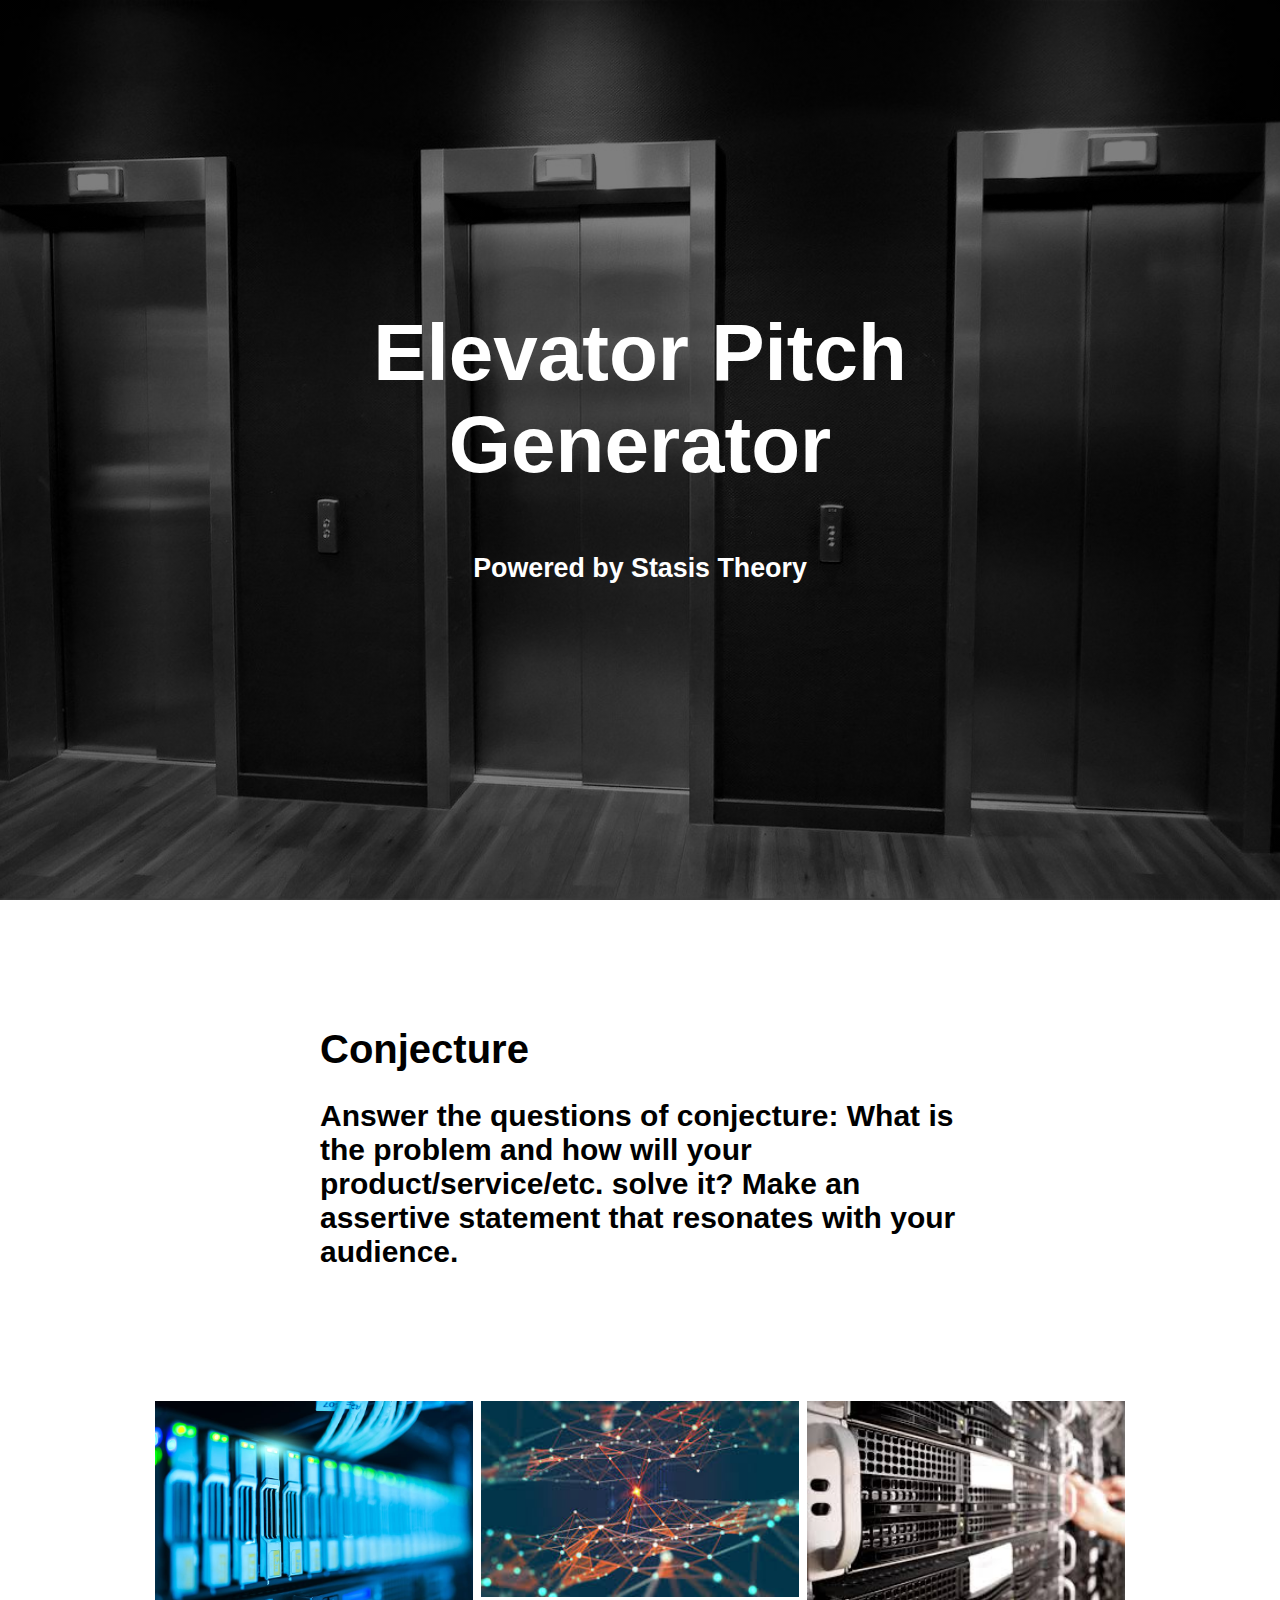
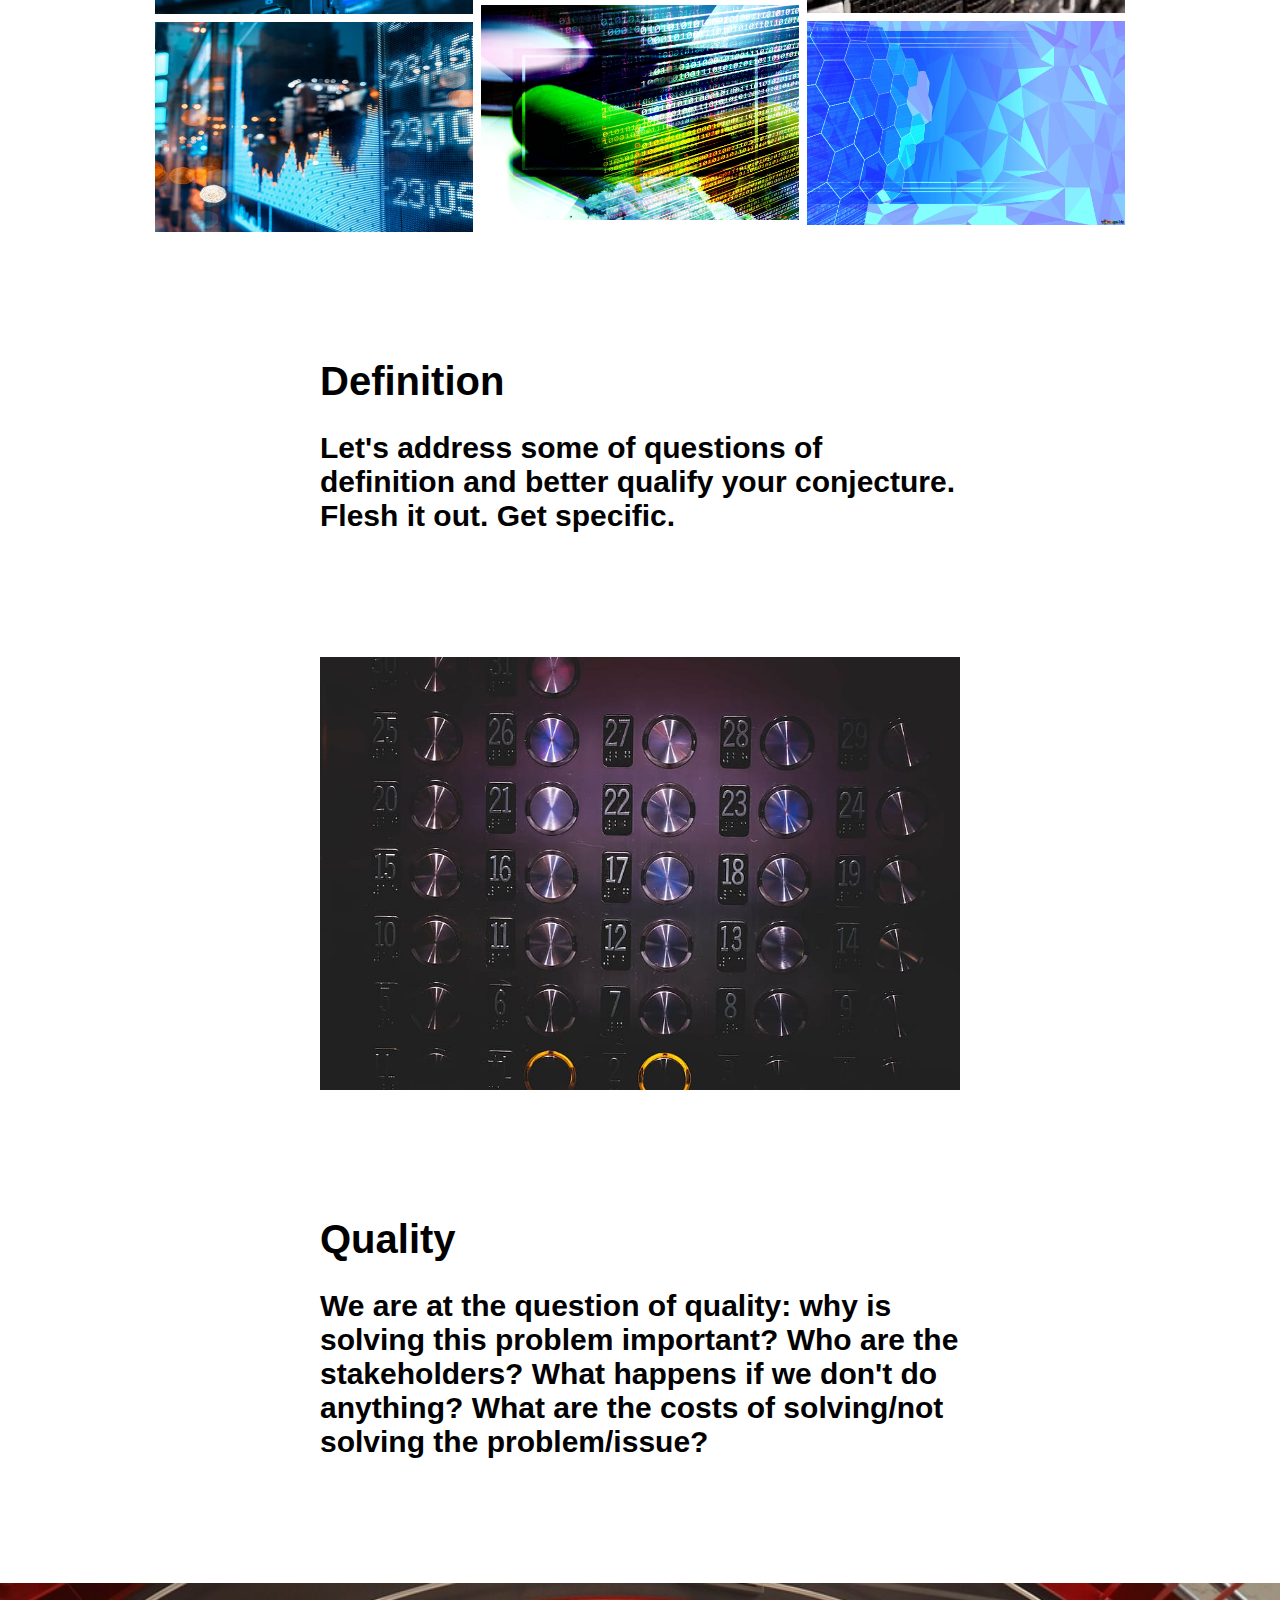
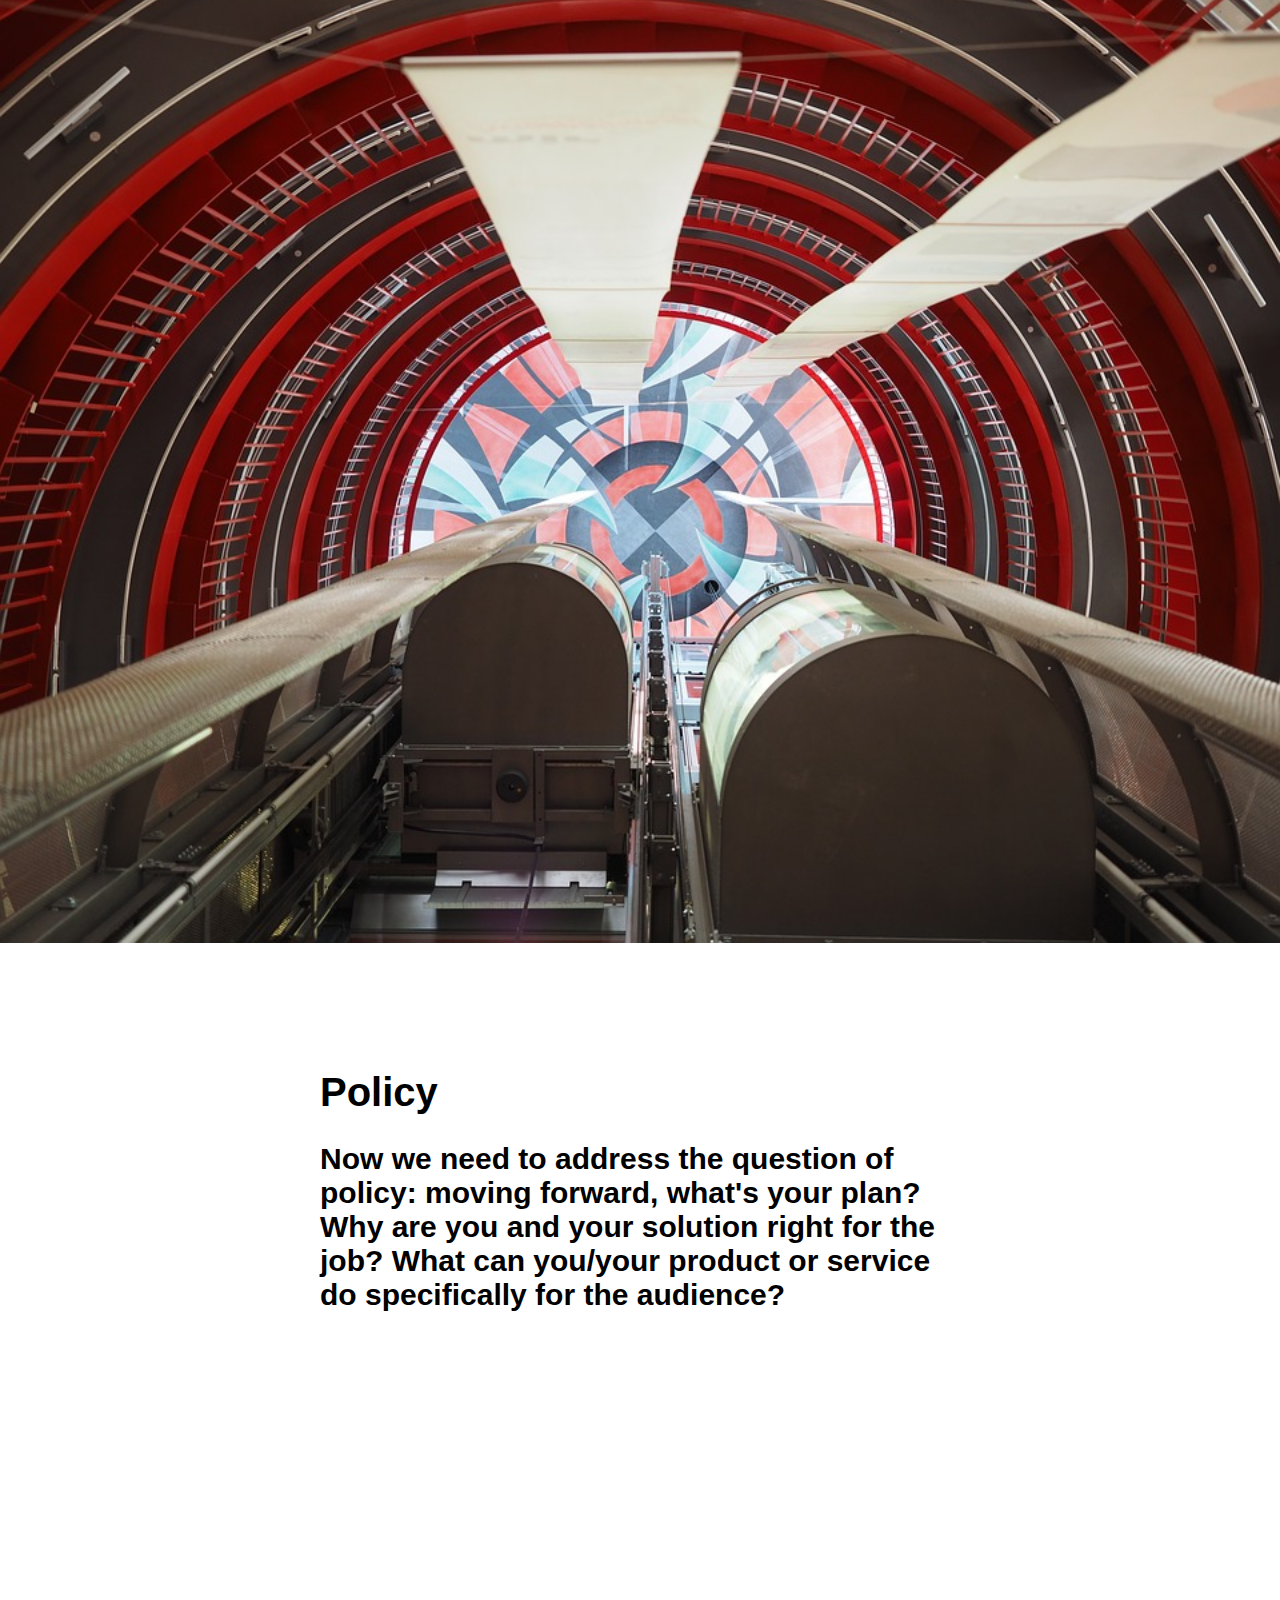
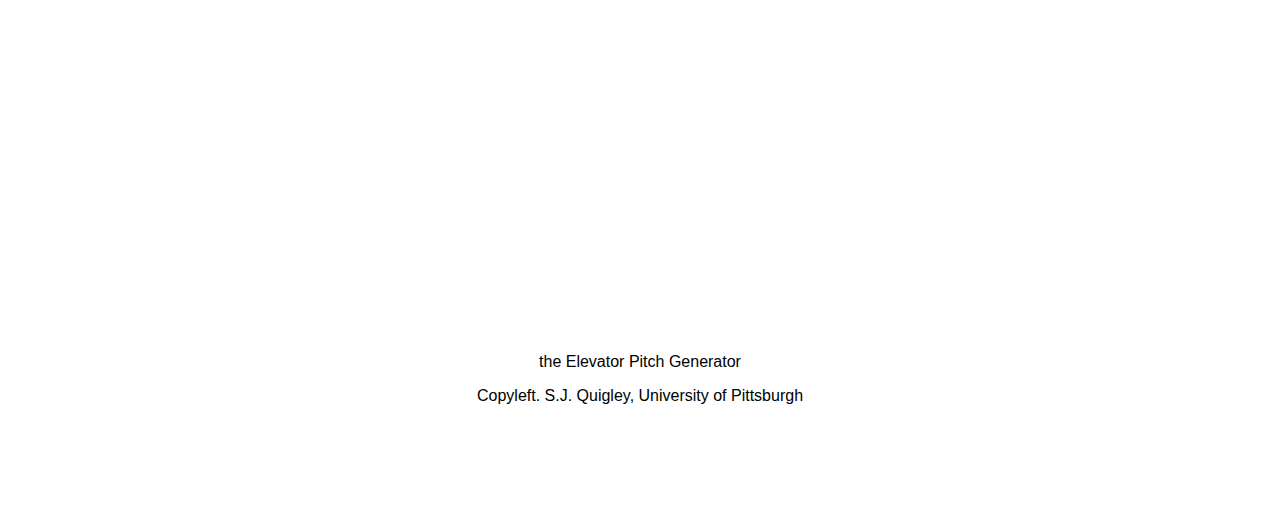
==== elevator-generator/index.html @ ad7ca46a "added elevator pitch" ====
<!DOCTYPE html>
<html lang="en">
<head>
    
<!--Hello digital composer! Welcome to my Elevator Pitch Generator web design tool, powered by Stasis Theory. I'm glad you found it--we're going to adapt a 2,000 year old formula to help you pitch an idea, explaining who you are and what you want, why it's important, and what it will do for your audience. I use this document in my Technical Communications classes at the University of Pittsburgh to teach my students a little bit about rhetoric, and a little bit about computer science. Just follow along and with comments like this, and you will make a really cool web documemt that helps pitch your idea and learn a little bit about coding. 

You could make web presentations the easy way by creating a pdf's or powerpoint, or you could do a little more work to better understand these digital tools that you use everyday to (re)present yourself and connect with others in virtual spaces. And this last bit is an important point! If we really want to be makers, if we really want to be creative, then we need to understand our tools and how they work. 

In this file, you will work through the four questions of stasis: conjecture, definition, quality, and policy. This method is tried and true, 100% guaranteed to help you say something meaningful about almost anything. While the Greeks originally used it to help them explore questions and issues, and to try to figure out where others might disagree on those issues, the design can easily be adapted to other ends like this one. You should even commit this exercise of stasis to memory. That way, if you are ever stuck on an elevator with someone important...you'll be ready to have something to say. That was indeed the problem for Archimedes, the engineer who built the first elevator in 236BC and afterwards found himself riding in his elevator with all kinds of powerful people, ascending and descending with nothing to say. And for almost two hundred years, the the problem continued to plague the Greeks until the rhetorician Hermagoras solved this communication problem by developing the questions of stasis. Some say it was actually Aristotle, some hundred years pre-elevator, who first theorized the questions of stasis. And much later in the Roman period, Cicero, Quintillian, and Hermogenes added their own iterations.   

I like to think about stasis theory in terms of space. Some say the goal of this exercise is stasis, or agreement with the other, but I would argue that the goal of stasis is actually movement. Yes, when we come to stasis, we stop. But we stop only long enough in time/space to assess how we got where we are and what happened before moving forward. I argue that we actually use stasis theory to ready ourselves and others to move with changed velocity (in a new direction and perhaps at a different speed.) 
    
To get started with the Elevator Pitch Generator, you will need to fork my repository from GitHub if you haven't already. If you want to easily publish it on GitHub, I'll give you more information at the end of this document. But for right now, fork, and then download the website to a zip file. Go ahead and put these files in a secure place (folder) where you will be able to find them and organize your other assests like images and pdf's, etcetera. You will also need a text editor like "brackets.io" or "notepad-plus-plus.org." Open the style.css and index.html documents in the text editor and we can get started building our stasis theory web document.
    
If you are working in groups on GitHub, one group member will need to fork the website in GitHub and then each group members should fork from this new repository.

BTW. You can leave these faded comments be, or delete them. They are but road signs, absent from the larger design-->

<!--Go ahead and change the title of this HTML document from "Elevator Pitch Generator" to whatever you want. This other stuff below the title does important work to help tell different browsers what this page should look like on different screens like cell phones or desktops-->  

<title>Elevator Pitch Generator</title>
<meta charset="UTF-8">
<meta name="viewport" content="width=device-width, initial-scale=1">
<link rel="stylesheet" type="text/css" href="style.css">
</head>
    
<body>
       
<!--Replace the project title and provide a flashy subtitle. Developers refer to this division as a "Hero Block." You don't need to do anything in this html. code, but you'll need to change the background image on the style.css page. First replace the el1.jpg with a .jpg or .png in the project folder (hint: simplify the name). Then use your text editor to open your style.css sheet, find the hero image, and replace el1.jpg with the name of your new image-->

<div class="hero-image">
  <div class="hero-text">
      <h1>Elevator Pitch Generator</h1>
      <h6>Powered by Stasis Theory</h6>
  </div>
</div>

<!--in this next section you need to answer the first question of stasis, that of conjecture. What is the problem? Can it be solved?--> 

    
<div class="par-centertext">
  <h1>Conjecture</h1>
    <h2>Answer the questions of conjecture: What is the problem and how will your product/service/etc. solve it? Make an assertive statement that resonates with your audience.</h2>
    </div>
    
<!--Add more photos to your project folder for a photo grid, making sure the files end in .jpg or .png and replace/add to the names on the grid below on this html file. You can add more images if you wish, or subtract...see what happens--you have to be playful to find out how things work.-->
   
    <div class="row"> 
  <div class="column">
    <img src="pgrid1.jpg" alt= "descibe image here for accessibility issues">
    <img src="pgrid2.jpg" alt= "descibe image here for accessibility issues">
        </div>
<div class="column">
    <img src="pgrid3.jpg" alt= "descibe image here for accessibility issues">
    <img src="pgrid4.jpg" alt= "descibe image here for accessibility issues">
        </div>
<div class="column">    
    <img src="pgrid5.jpg" alt= "descibe image here for accessibility issues">
    <img src="pgrid6.jpg" alt= "descibe image here for accessibility issues" >
    
  </div>
        </div>
        
<!--You can't break this thing! Right? Control Z. Comtrol Z. Control Z...-->

<div class="par-centertext">
  <h1>Definition</h1>

    <h2>Let's address some of questions of definition and better qualify your conjecture. Flesh it out. Get specific. 

    </h2>
    </div>
    
    <div>
    <!--Replace the image here. You can also control image width and height %.-->
    
 <img src="el2.jpg" alt="descibe image here for accessibility issues" class="center-small-image" style="width:50%;height:50%;">
    </div>
    
    

<div class="par-centertext">
  <h1>Quality</h1>
     <h2>We are at the question of quality: why is solving this problem important? Who are the stakeholders? What happens if we don't do anything? What are the costs of solving/not solving the problem/issue?</h2>
    </div>
   
    
    <div>
 <img src="el3.jpg" alt="descibe image here for accessibility issues" class="center-large-image" alt="my feet in water" style="width:100%;height:100%;">
    </div>
    
<div class="par-centertext">
  <h1>Policy</h1>
    
    <h2>Now we need to address the question of policy: moving forward, what's your plan? Why are you and your solution right for the job? What can you/your product or service do specifically for the audience?</h2>
    </div>
  
    
    
    <div class="parallax-1"></div>
    
    
    
<div class="centertext">
    
<p>the Elevator Pitch Generator</p>
    
    <p>Copyleft. S.J. Quigley, University of Pittsburgh</p>
    
   </div>

<br>
<br>
    
    
<br>
<br>
    
    
<br>
<br>
    
    
  </body>
     </html>

<!--For more on using stasis theory in to assess problem and issues, see: https://owl.purdue.edu/owl/general_writing/the_writing_process/stasis_theory/index.html-->

<!--Copyleft. S.J. Quigley, University of Pittsburgh-->

<!--Looking to add componets. You have come to the right place. See below.>

***Add an image. 
To add an image, all you need to do is add the HTML, the CSS style has aleady been set. Just drop the following code between other <div></div> elements...and you will need to replace the stinky feet.jpg. 

***Small image: 

<div>
<img src="feet.jpg" alt="Paris" class="center-small-image" alt="my feet in water" style="width:50%;height:50%;">
</div>

***Large image:   

<div>
<img src="feet.jpg" alt="Paris" class="center-large-image" alt="my feet in water" style="width:100%;height:100%;">
</div>

***Add a photo grid:

    <div class="row"> 
  <div class="column">
    <img src="pgrid1.jpg" alt= decribe the image HERE for accessibility purposes>
    <img src="pgrid2.jpg" alt= decribe the image HERE for accessibility purposes>
        </div>
<div class="column">
    <img src="pgrid3.jpg" alt= decribe the image HERE for accessibility purposes>
    <img src="pgrid4.jpg" alt= decribe the image HERE for accessibility purposes>
        </div>
<div class="column">    
    <img src="pgrid5.jpg" alt= decribe the image HERE for accessibility purposes>
    <img src="pgrid6.jpg" alt= decribe the image HERE for accessibility purposes >
    
  </div>
        </div>

-->
<!--Looking to publish this online? Here is what you need to do.

Go back to your forked repository in GitHub. If you don't have a repositiry, create a new one. Click upload, and select/drag and drop all of you files...all of them, index.html. style.html, readme, and your images. Click commit. This will replace/add all essential files to make your Elevator Pitch. If you want to delete any of my images, be my guest. Great, now your Elevator Pitch is where it needs to be. Now go to settings and click it, scroll down to "GitHub Pages." Here you will change "source" from "none" to "master branch." This will publish your Electrate Fuego onbline. Refresh the page, scroll back down to "GitHub Pages, and copy your webpage link. It's time to make your pitch!-->
---- elevator-generator/style.css ----
body, html {
  height: 100%;
  margin: 0;
  font-family: Arial, Helvetica, sans-serif;
}

.hero-image {
  /* This is your opening image. You will need to change el1.jpg to something of your choice*/
  
background-image: linear-gradient(rgba(0, 0, 0, 0.5), rgba(0, 0, 0, 0.5)), url("el1.jpg");
  height: 100%;
  background-attachment: fixed;
  background-position: center;
  background-repeat: no-repeat;
  background-size: cover;
  position: relative;      
}

/* Place text in the middle of the image */

.hero-text {
  text-align: center;
  position: absolute;
  top: 50%;
  left: 50%;
  transform: translate(-50%, -50%);
  color: white;
  font-size: 250%;
}

/* This is what controls that cool parallax scrolling effect. Change the image "el4.jpg" below to your image.*/
/*You can always add more parlax assets on your web document, just follow the directions at the bottom of the index.html.*/
.parallax-1 { 
  background-image: url("el4.jpg");

  /* Set a specific height */
  height: 500px; 

  /* control the parallax scrolling effect */
  background-attachment: fixed;
  background-position: center;
  background-repeat: no-repeat;
  background-size: cover;
}


/* This section of css. helps organize images to position and center the image to scale nicely on all screens */

.center-small-image {
  display: block;
  margin-left: auto;
  margin-right: auto;
  width: 50%;
}
    
.center-large-image {
  display: block;
  margin-left: auto;
  margin-right: auto;
  width: 100%;
}


/*this css. element centers elements*/

.centertext {
  text-align: center;
    
}

/* This css. section controls the paragraph chunks*/

.par-centertext {
  margin: auto;
  width: 50%;
  padding: 100px;
    font-size: 125%; 

}


/*The following .css is responsible for your photo grid .row, .column, .column img and @ media all work together to create your responsive image displays. Change the images on index.html. Remember, the images need to be in your project file folder */

.row {
  display: flex;
  flex-wrap: wrap;
  padding: 0 4px;
  justify-content: center;
}

/* Create 3 equal columns that sit next to each other */
.column {
  flex: 25%;
  max-width: 25%;
  padding: 0 4px;
}

.column img {
  margin-top: 8px;
  vertical-align: middle;
  width: 100%;
}

/* Responsive layout - makes a one column-layout instead of two or three columns */
@media screen and (max-width: 800px) {
  .column {
    flex: 50%;
    max-width: 50%;
}
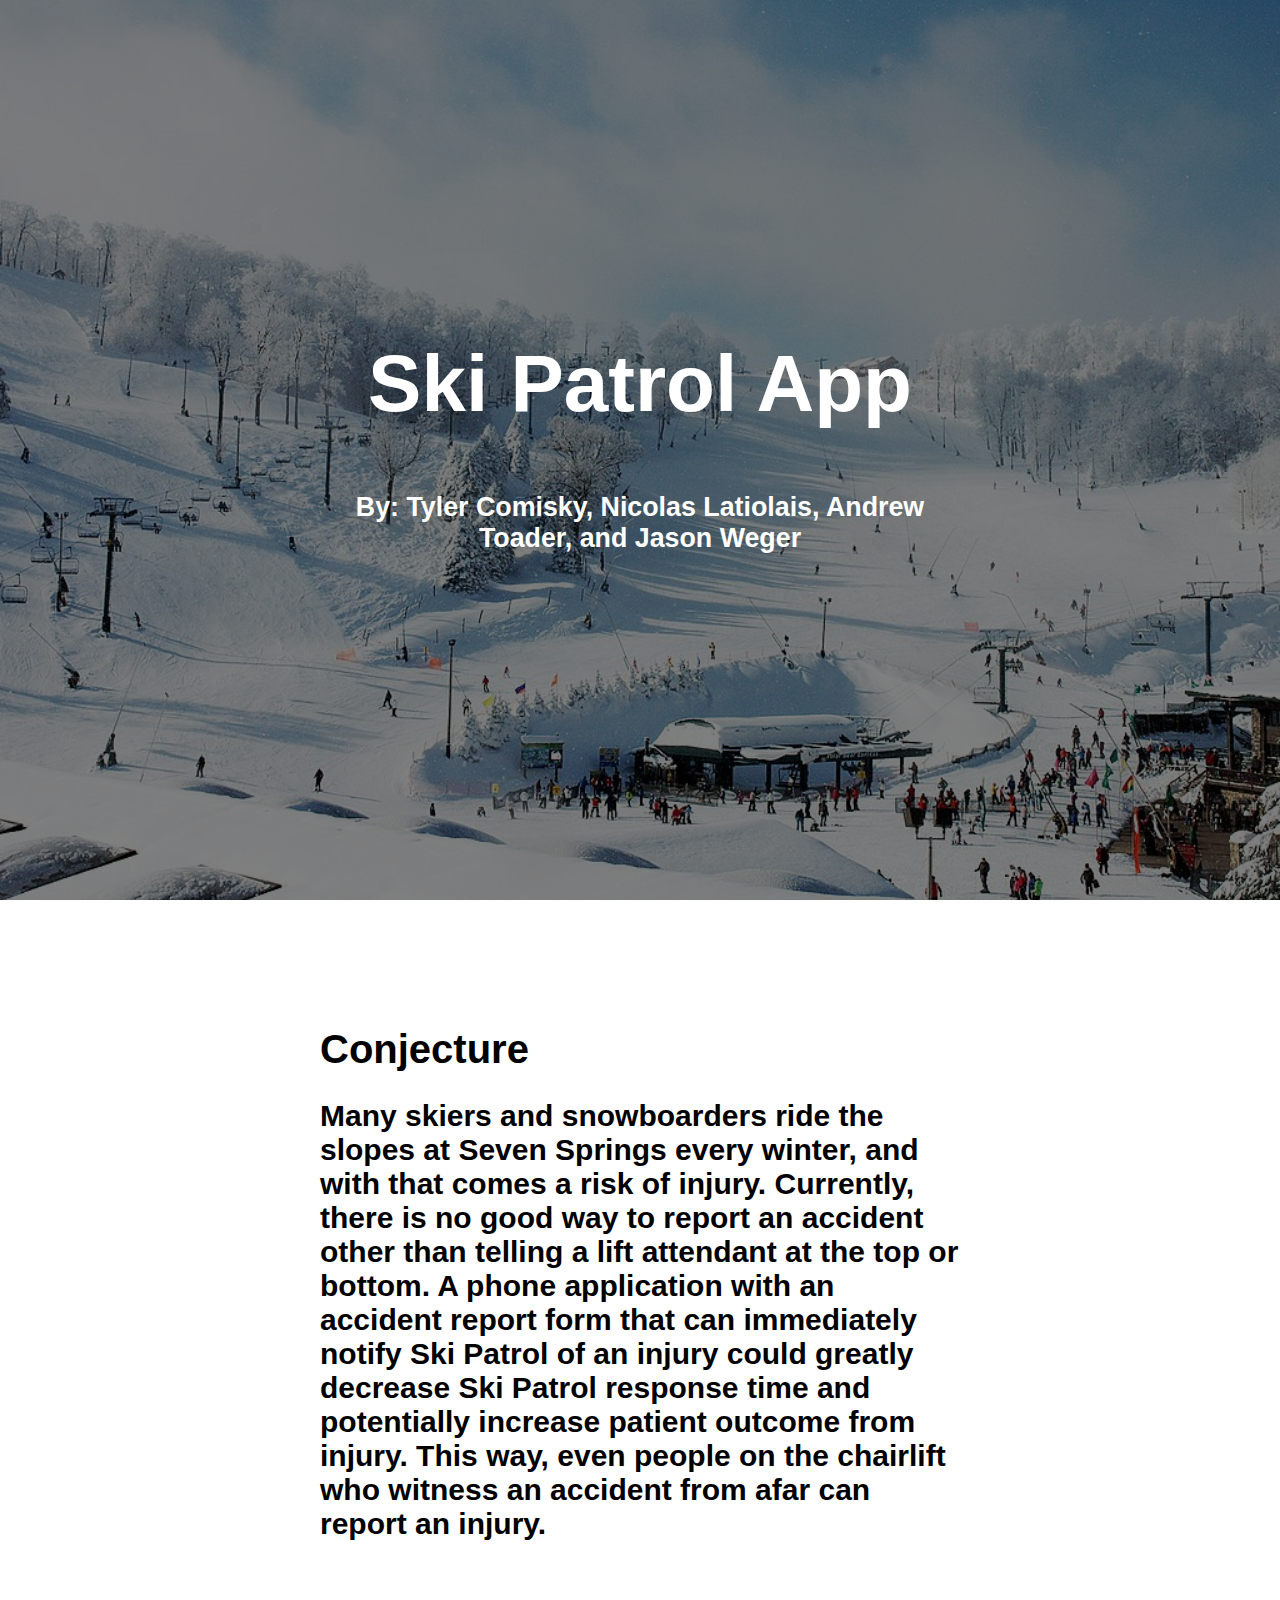
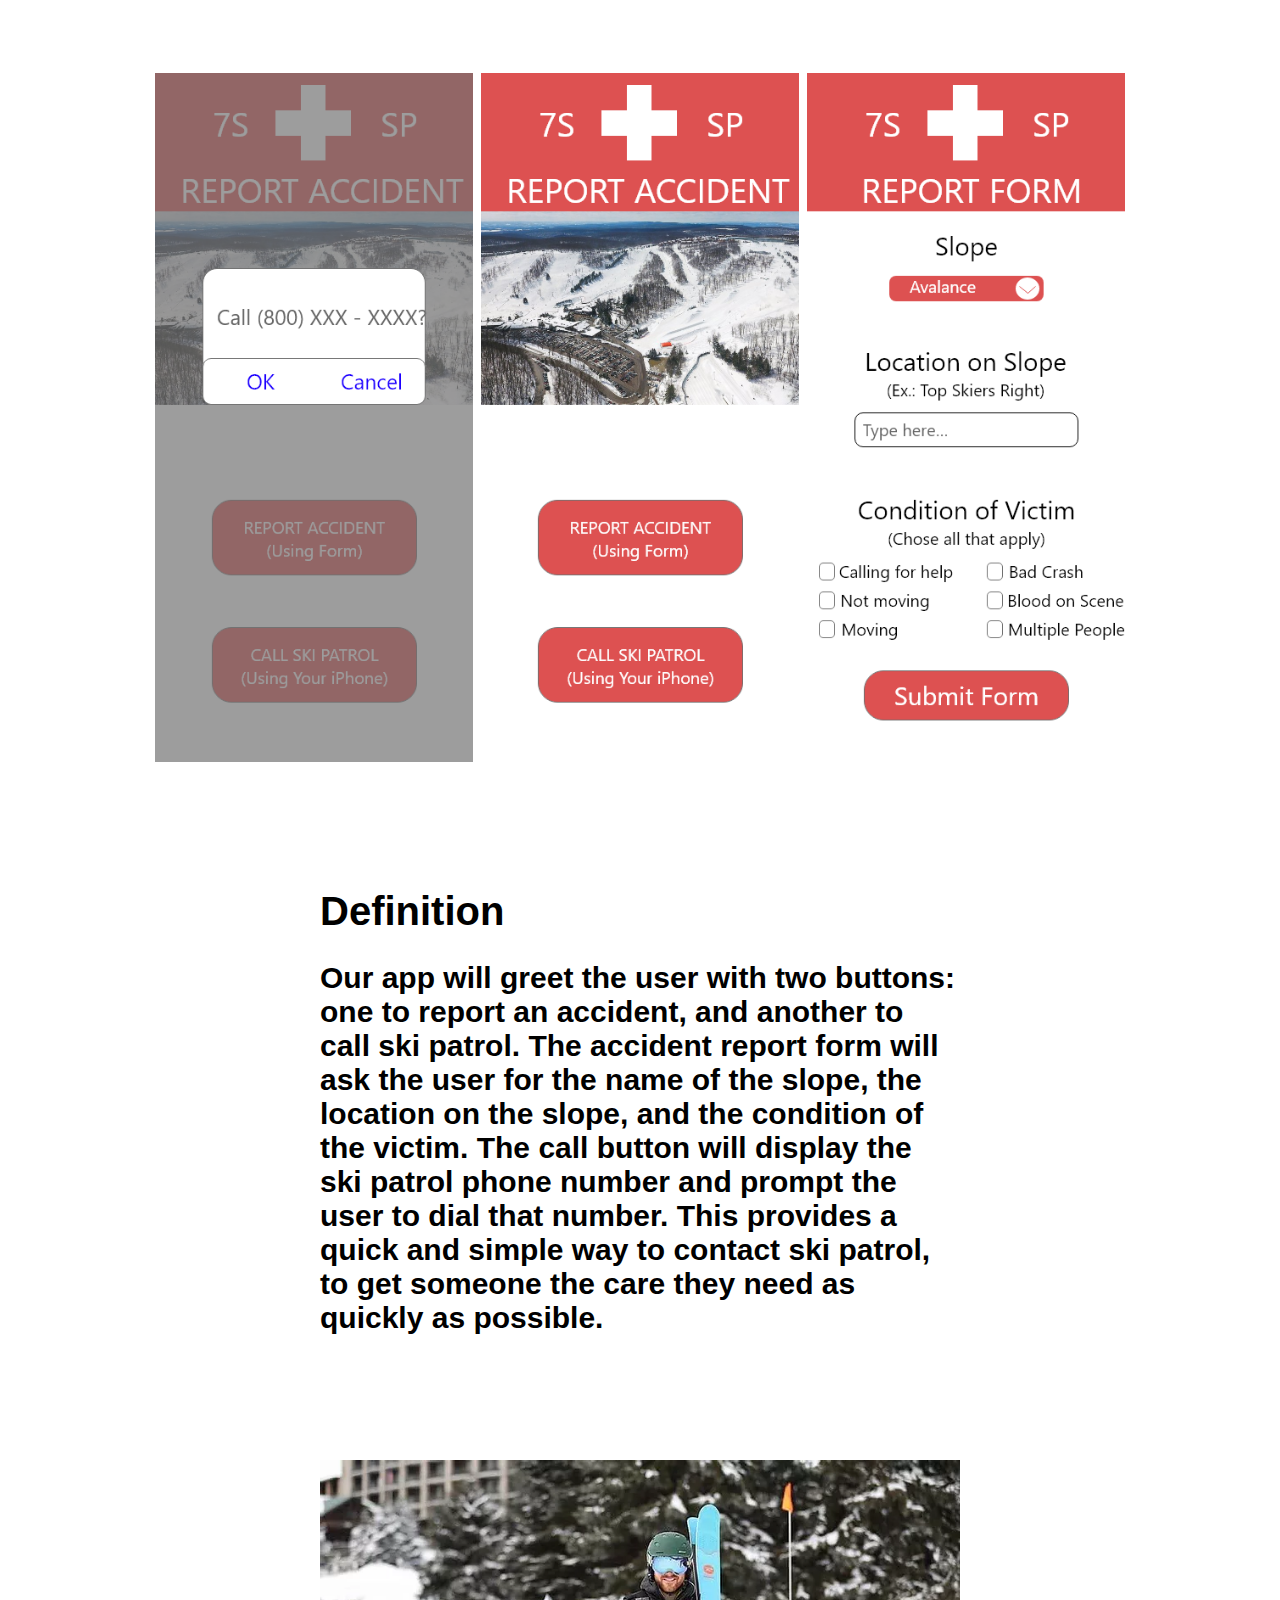
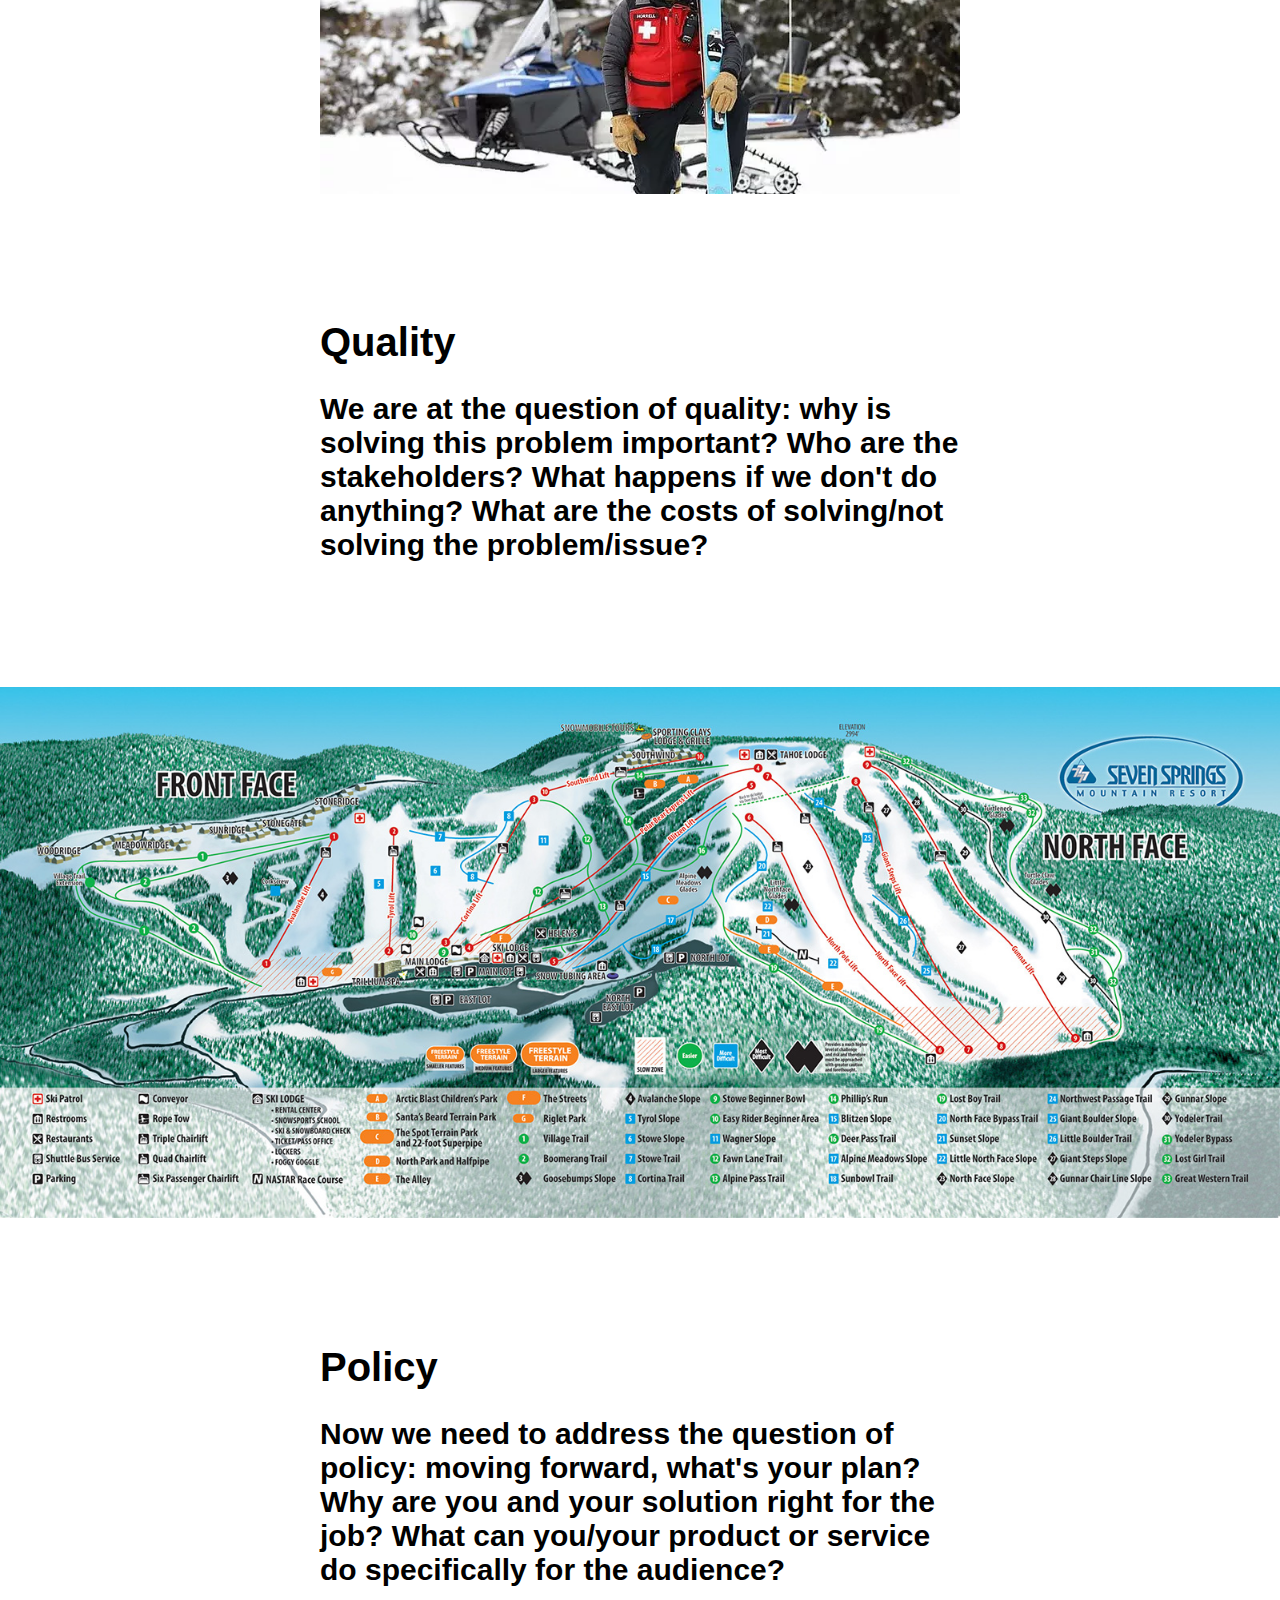
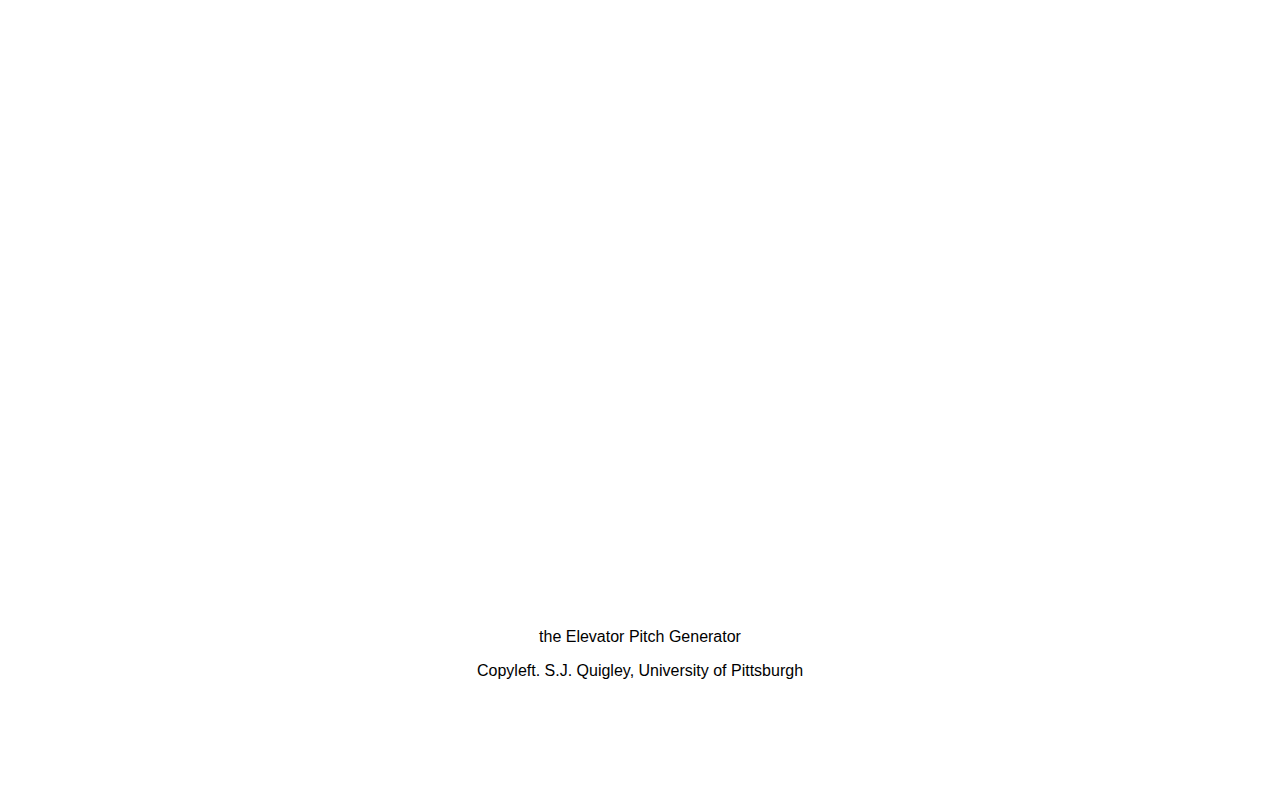
==== commit 8b079eec: "worked on elevator pitch" ====
--- a/elevator-generator/index.html
+++ b/elevator-generator/index.html
@@ -18,7 +18,7 @@
 
 <!--Go ahead and change the title of this HTML document from "Elevator Pitch Generator" to whatever you want. This other stuff below the title does important work to help tell different browsers what this page should look like on different screens like cell phones or desktops-->  
 
-<title>Elevator Pitch Generator</title>
+<title>Ski Patrol App Pitch</title>
 <meta charset="UTF-8">
 <meta name="viewport" content="width=device-width, initial-scale=1">
 <link rel="stylesheet" type="text/css" href="style.css">
@@ -30,8 +30,8 @@
 
 <div class="hero-image">
   <div class="hero-text">
-      <h1>Elevator Pitch Generator</h1>
-      <h6>Powered by Stasis Theory</h6>
+      <h1>Ski Patrol App</h1>
+      <h6>By: Tyler Comisky, Nicolas Latiolais, Andrew Toader, and Jason Weger</h6>
   </div>
 </div>
 
@@ -40,23 +40,20 @@
     
 <div class="par-centertext">
   <h1>Conjecture</h1>
-    <h2>Answer the questions of conjecture: What is the problem and how will your product/service/etc. solve it? Make an assertive statement that resonates with your audience.</h2>
+    <h2>Many skiers and snowboarders ride the slopes at Seven Springs every winter, and with that comes a risk of injury. Currently, there is no good way to report an accident other than telling a lift attendant at the top or bottom. A phone application with an accident report form that can immediately notify Ski Patrol of an injury could greatly decrease Ski Patrol response time and potentially increase patient outcome from injury. This way, even people on the chairlift who witness an accident from afar can report an injury.</h2>
     </div>
     
 <!--Add more photos to your project folder for a photo grid, making sure the files end in .jpg or .png and replace/add to the names on the grid below on this html file. You can add more images if you wish, or subtract...see what happens--you have to be playful to find out how things work.-->
    
     <div class="row"> 
   <div class="column">
-    <img src="pgrid1.jpg" alt= "descibe image here for accessibility issues">
-    <img src="pgrid2.jpg" alt= "descibe image here for accessibility issues">
+    <img src="call-page.png" alt= "the call page of the app">
         </div>
 <div class="column">
-    <img src="pgrid3.jpg" alt= "descibe image here for accessibility issues">
-    <img src="pgrid4.jpg" alt= "descibe image here for accessibility issues">
+    <img src="main-page.png" alt= "the main page of the app">
         </div>
 <div class="column">    
-    <img src="pgrid5.jpg" alt= "descibe image here for accessibility issues">
-    <img src="pgrid6.jpg" alt= "descibe image here for accessibility issues" >
+    <img src="report-form.png" alt= "the report page of the app">
     
   </div>
         </div>
@@ -66,7 +63,7 @@
 <div class="par-centertext">
   <h1>Definition</h1>
 
-    <h2>Let's address some of questions of definition and better qualify your conjecture. Flesh it out. Get specific. 
+    <h2>Our app will greet the user with two buttons: one to report an accident, and another to call ski patrol. The accident report form will ask the user for the name of the slope, the location on the slope, and the condition of the victim. The call button will display the ski patrol phone number and prompt the user to dial that number. This provides a quick and simple way to contact ski patrol, to get someone the care they need as quickly as possible.
 
     </h2>
     </div>
@@ -74,7 +71,7 @@
     <div>
     <!--Replace the image here. You can also control image width and height %.-->
     
- <img src="el2.jpg" alt="descibe image here for accessibility issues" class="center-small-image" style="width:50%;height:50%;">
+ <img src="ski-patrol2.jpg" alt="descibe image here for accessibility issues" class="center-small-image" style="width:50%;height:50%;">
     </div>
     
     
@@ -86,7 +83,7 @@
    
     
     <div>
- <img src="el3.jpg" alt="descibe image here for accessibility issues" class="center-large-image" alt="my feet in water" style="width:100%;height:100%;">
+ <img src="seven-springs-map.jpg" alt="descibe image here for accessibility issues" class="center-large-image" alt="my feet in water" style="width:100%;height:100%;">
     </div>
     
 <div class="par-centertext">
--- a/elevator-generator/style.css
+++ b/elevator-generator/style.css
@@ -7,7 +7,7 @@
 .hero-image {
   /* This is your opening image. You will need to change el1.jpg to something of your choice*/
   
-background-image: linear-gradient(rgba(0, 0, 0, 0.5), rgba(0, 0, 0, 0.5)), url("el1.jpg");
+background-image: linear-gradient(rgba(0, 0, 0, 0.5), rgba(0, 0, 0, 0.5)), url("title-background-pic.jpg");
   height: 100%;
   background-attachment: fixed;
   background-position: center;
@@ -31,7 +31,7 @@
 /* This is what controls that cool parallax scrolling effect. Change the image "el4.jpg" below to your image.*/
 /*You can always add more parlax assets on your web document, just follow the directions at the bottom of the index.html.*/
 .parallax-1 { 
-  background-image: url("el4.jpg");
+  background-image: url("secondbackground.jpg");
 
   /* Set a specific height */
   height: 500px; 
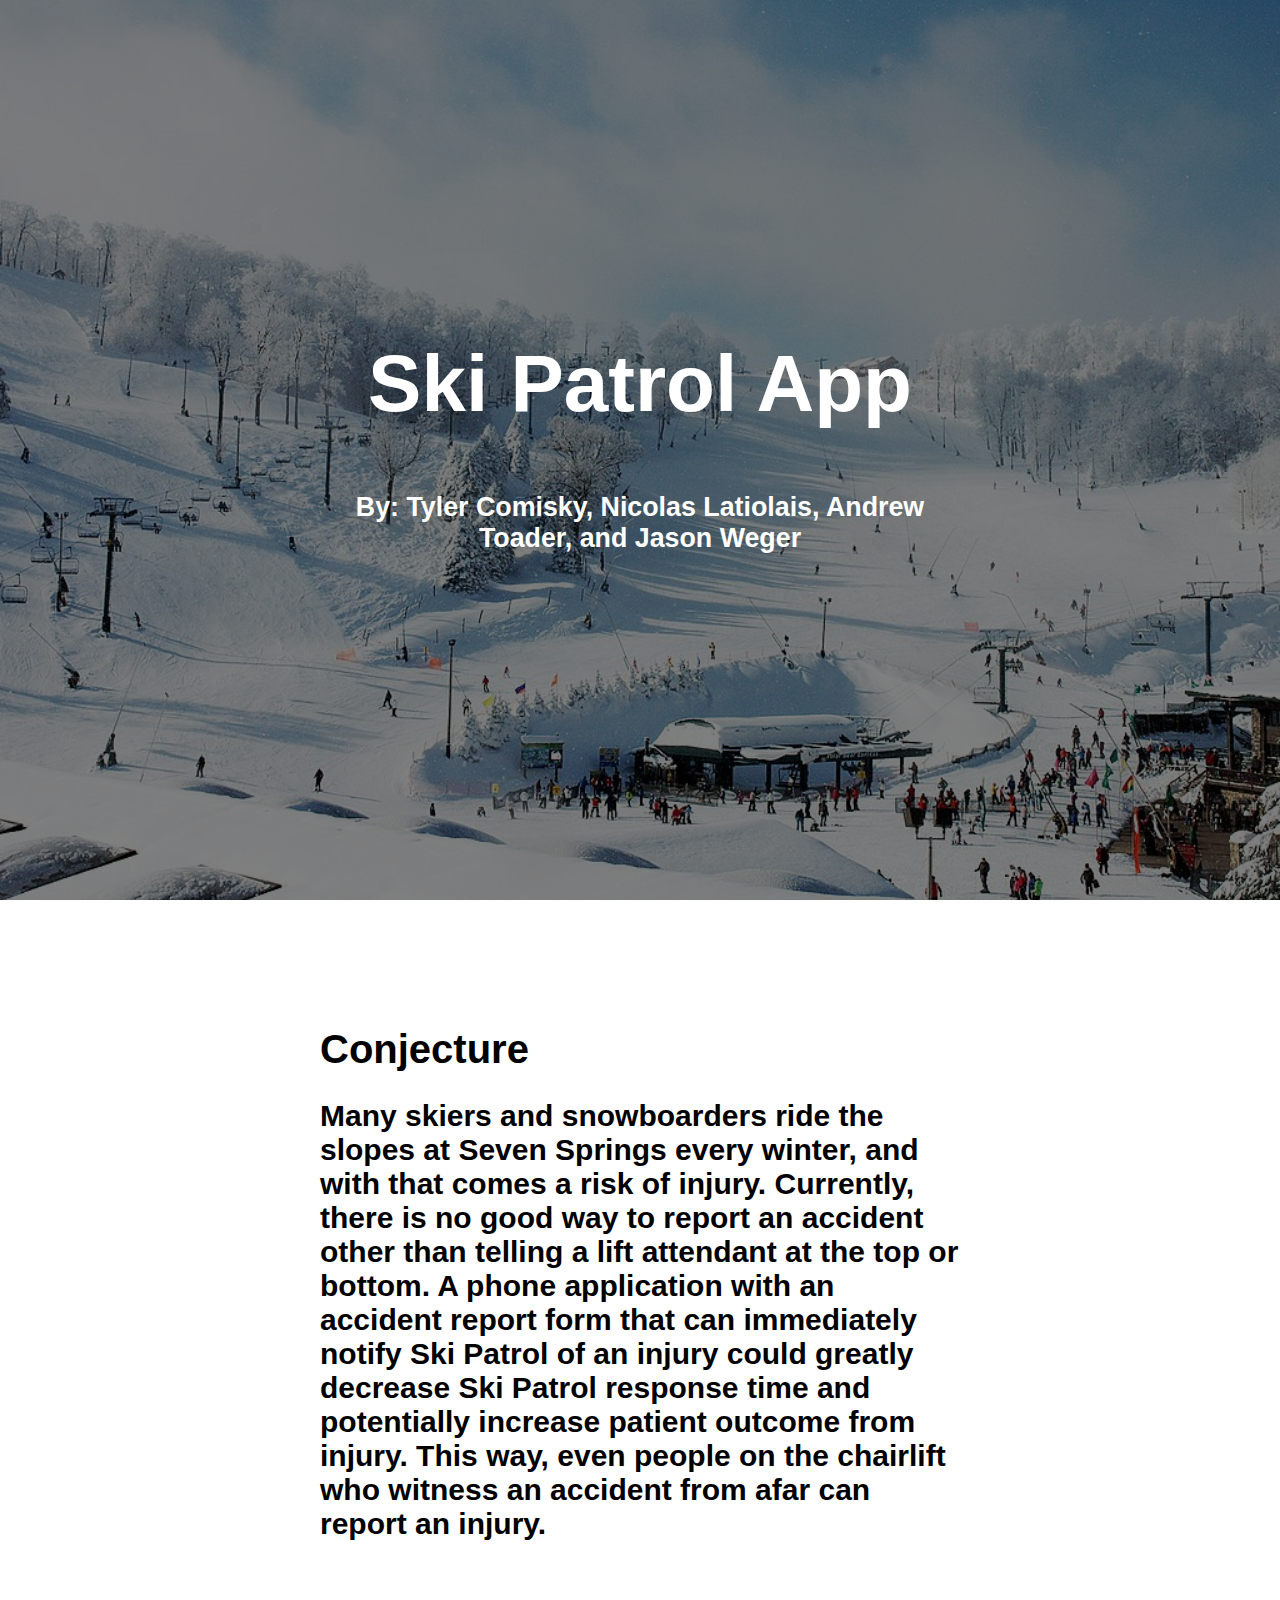
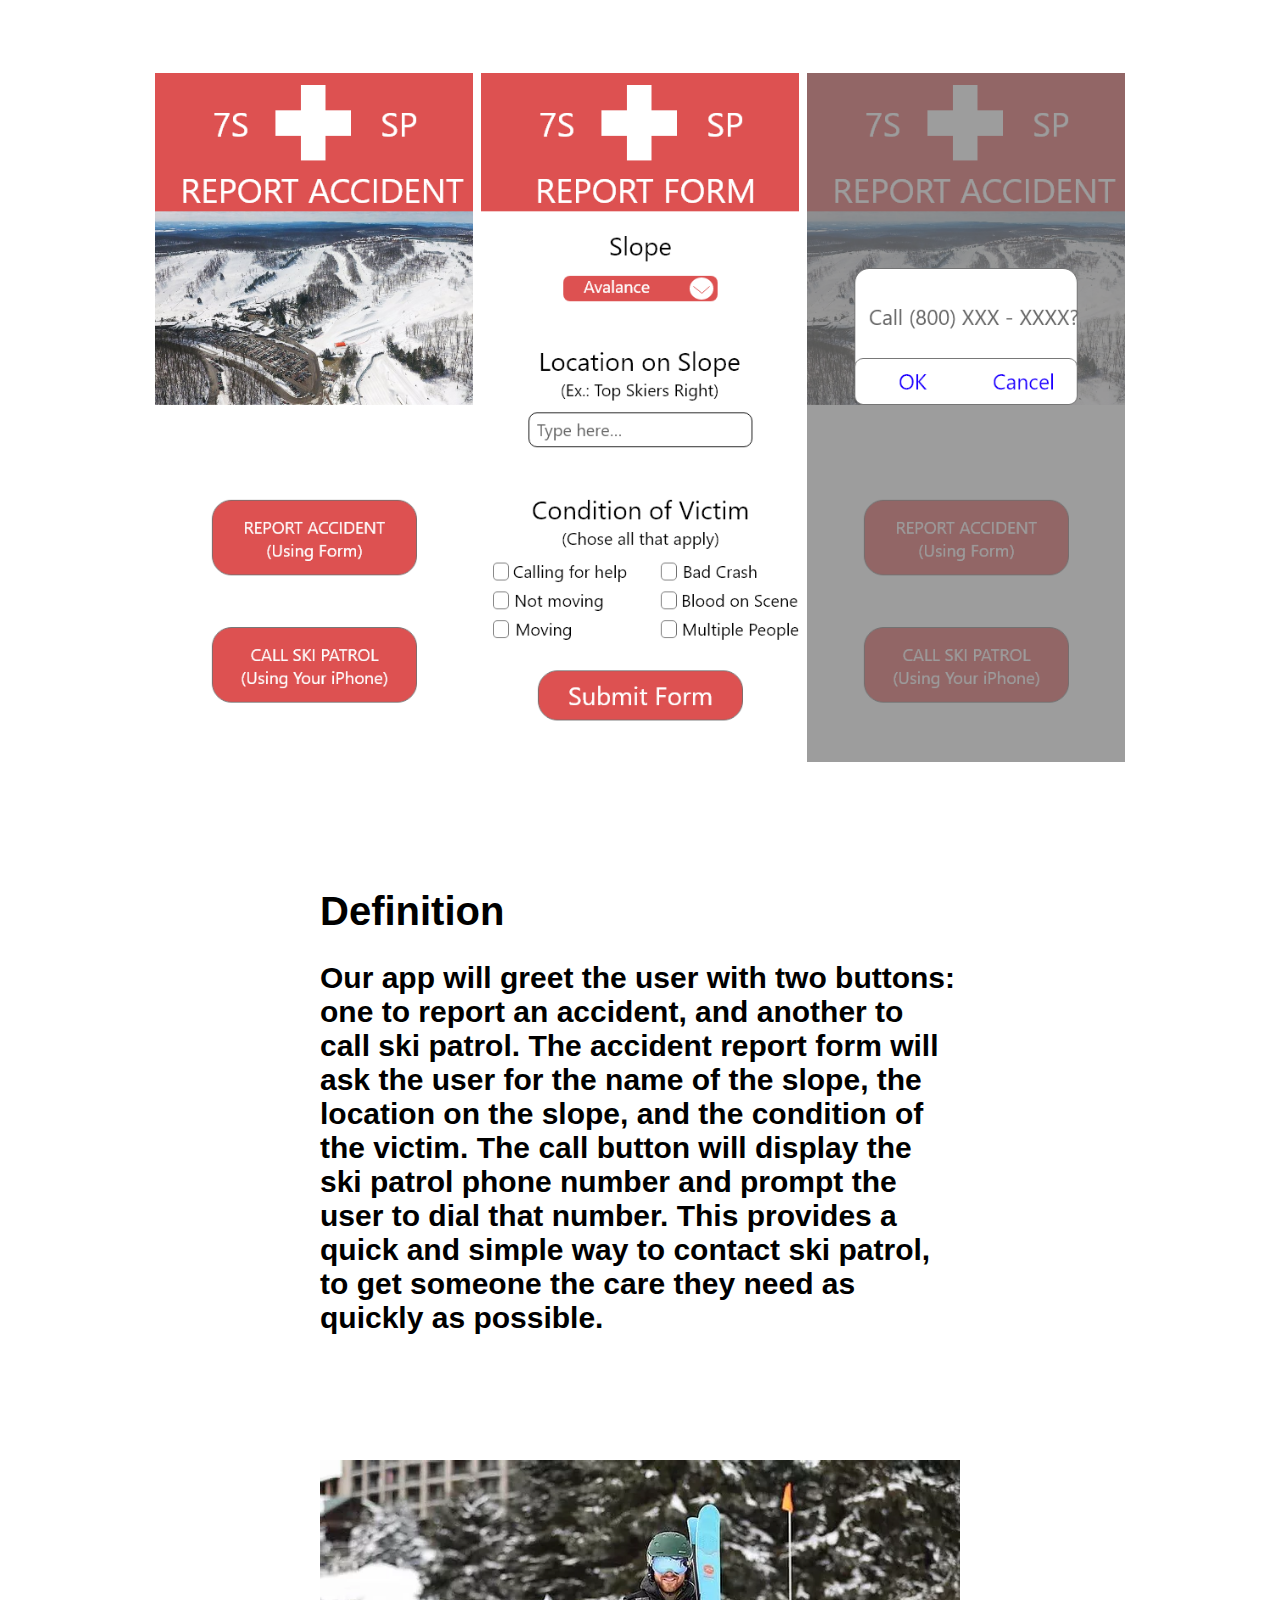
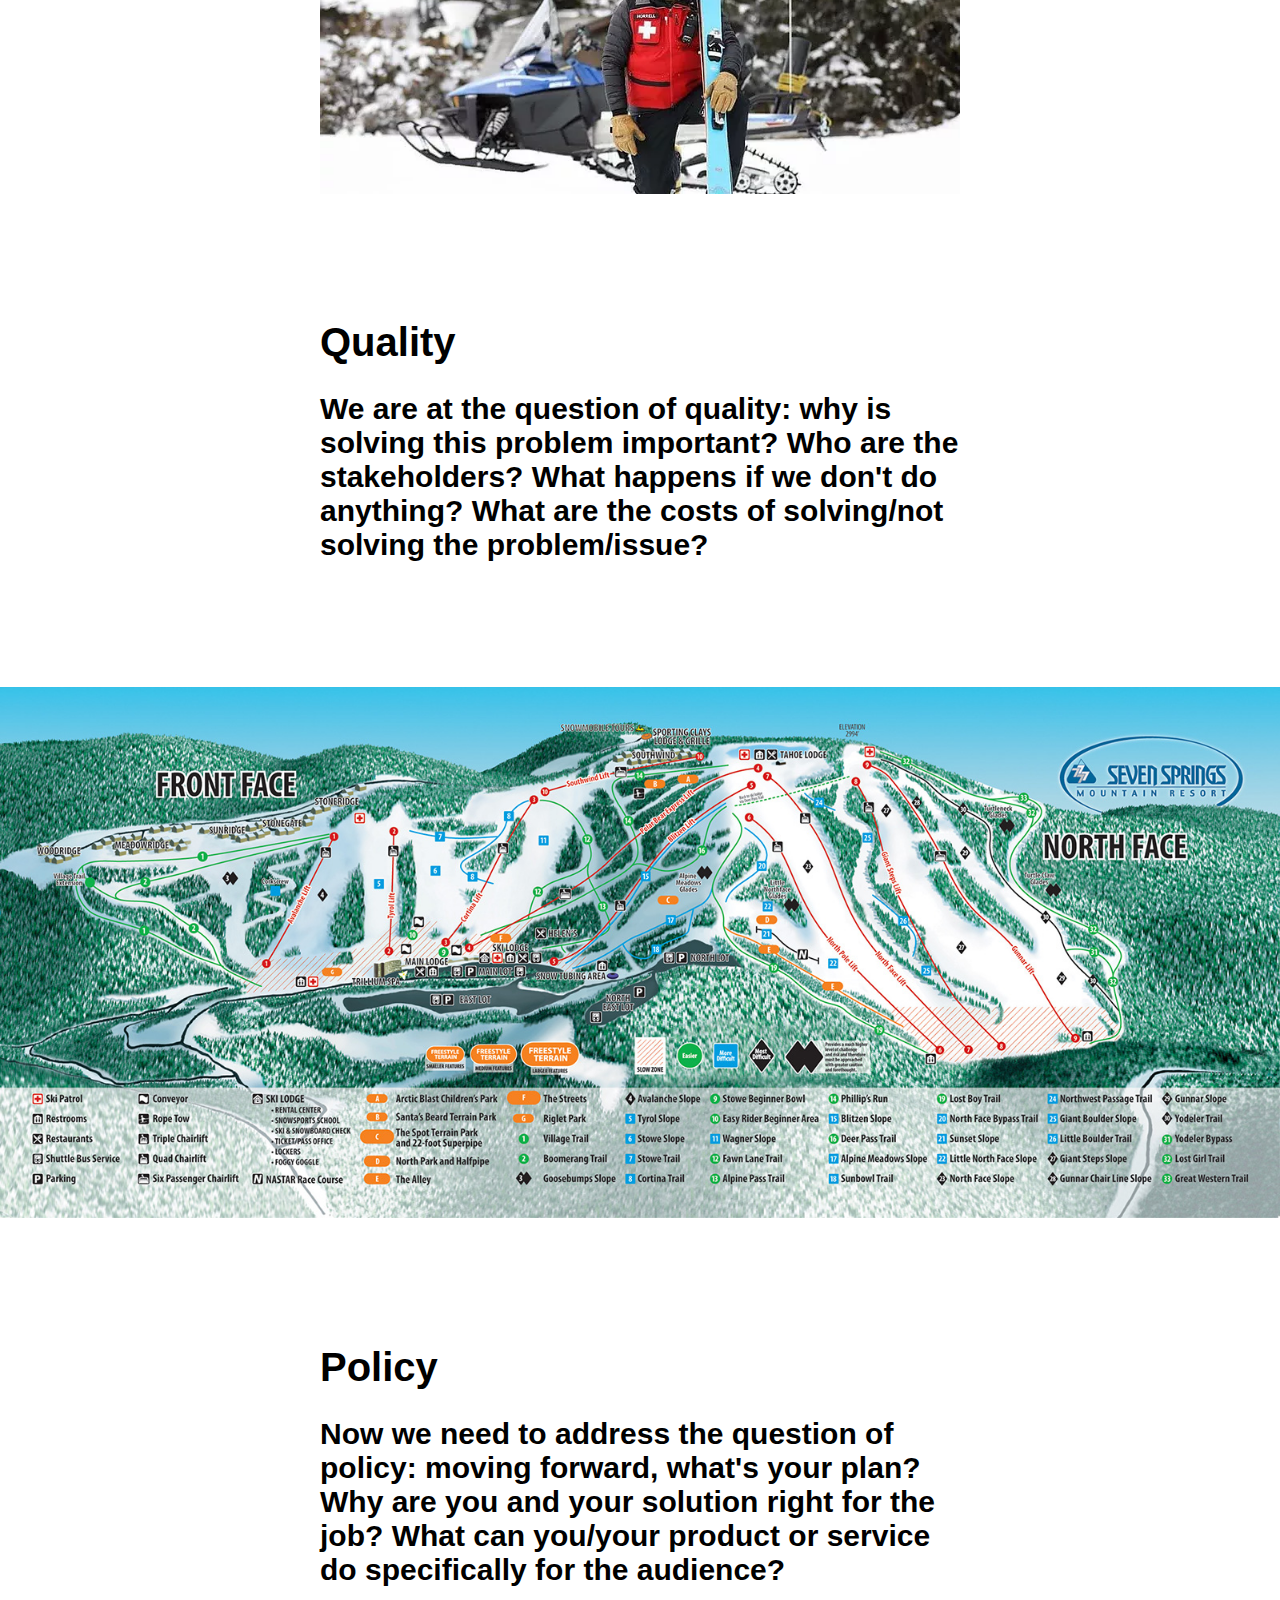
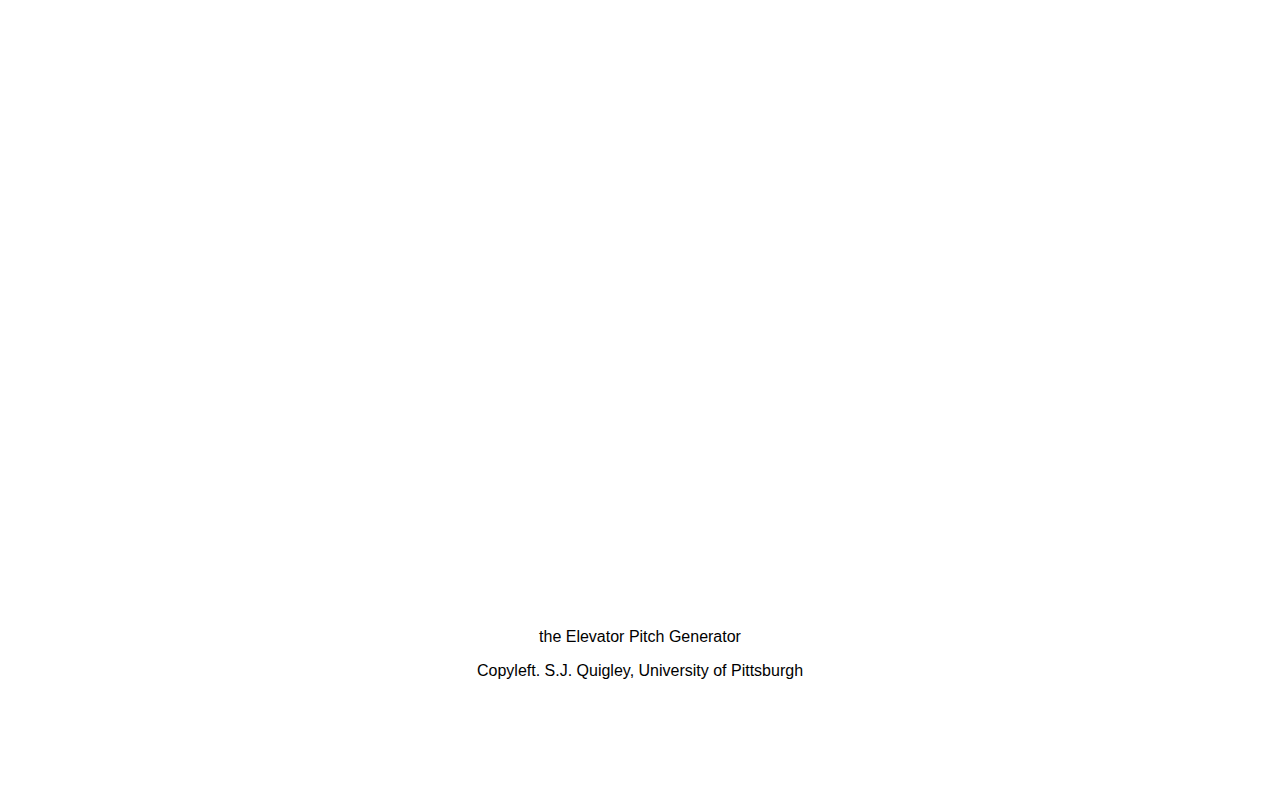
==== commit 9821b7d6: "Update Order of Images" ====
--- a/elevator-generator/index.html
+++ b/elevator-generator/index.html
@@ -47,13 +47,13 @@
    
     <div class="row"> 
   <div class="column">
-    <img src="call-page.png" alt= "the call page of the app">
+    <img src="main-page.png" alt= "the call page of the app">
         </div>
 <div class="column">
-    <img src="main-page.png" alt= "the main page of the app">
+    <img src="report-form.png" alt= "the main page of the app">
         </div>
 <div class="column">    
-    <img src="report-form.png" alt= "the report page of the app">
+    <img src="call-page.png" alt= "the report page of the app">
     
   </div>
         </div>
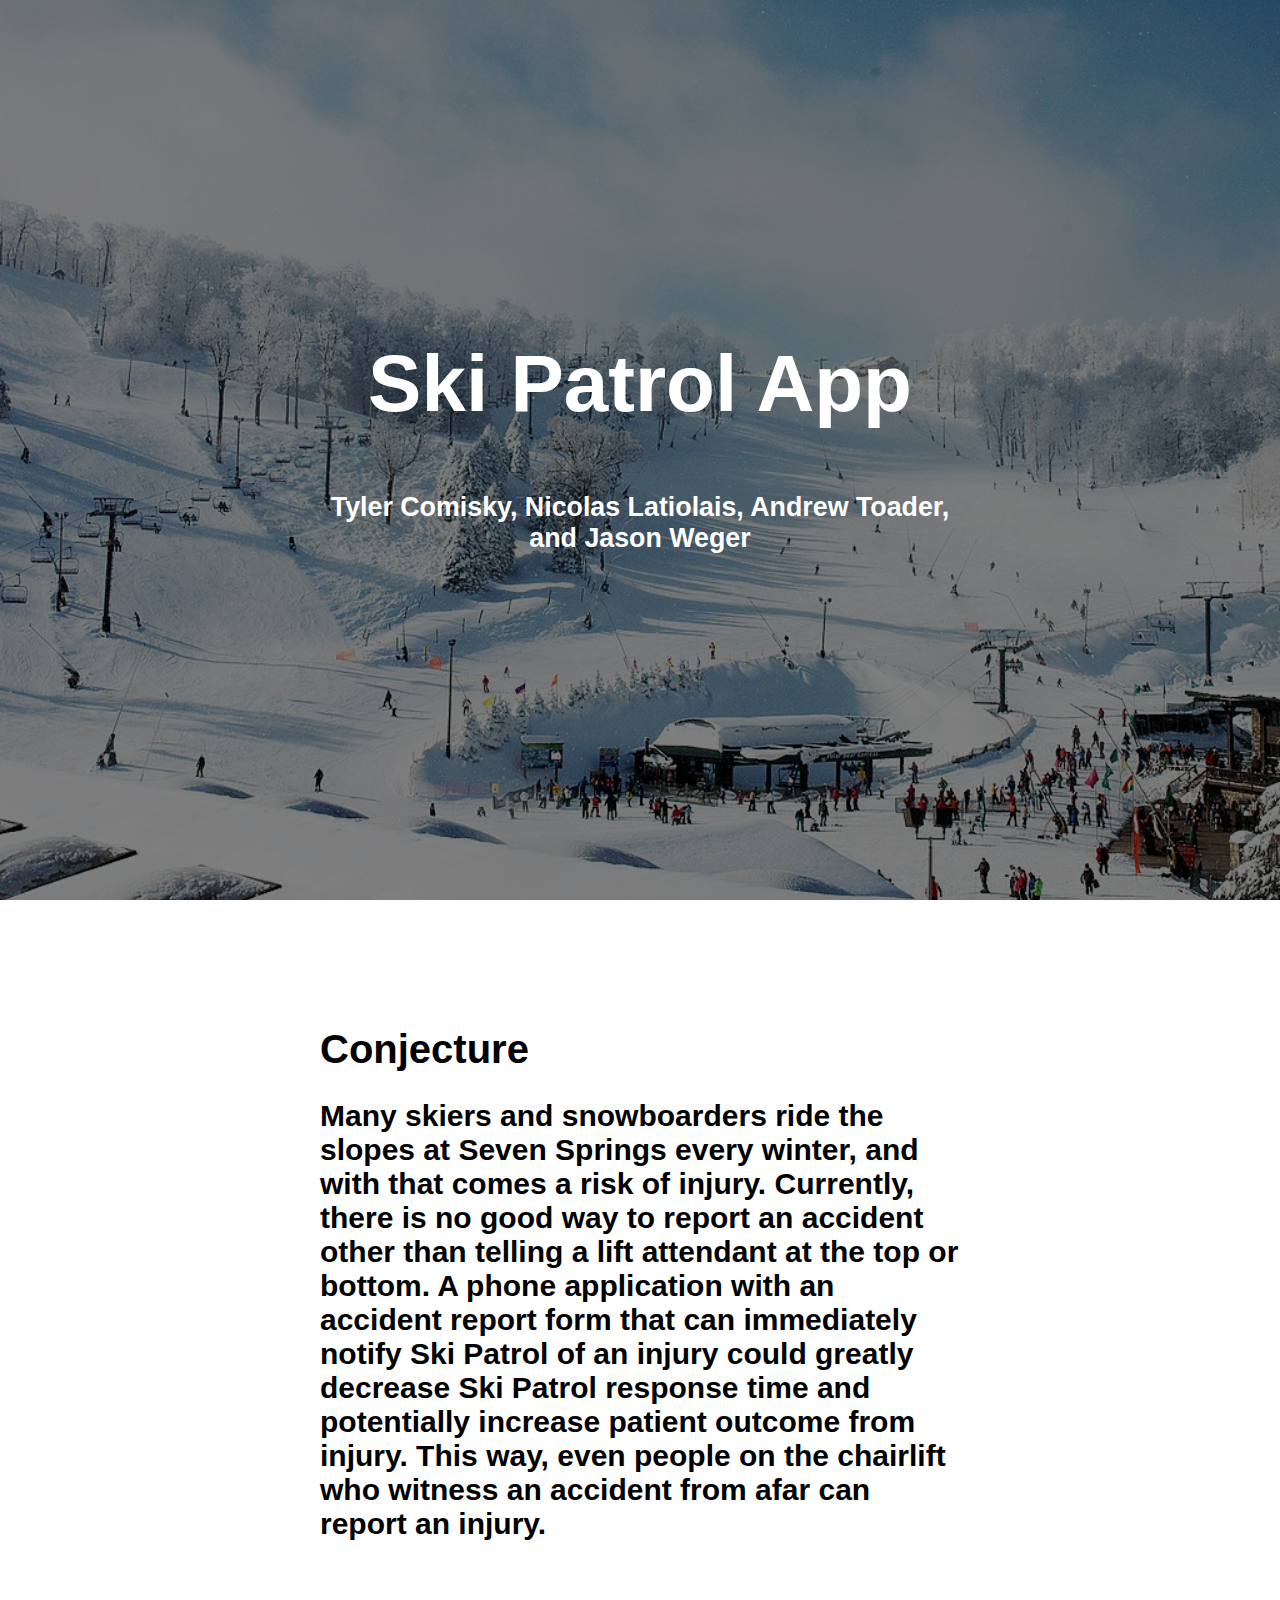
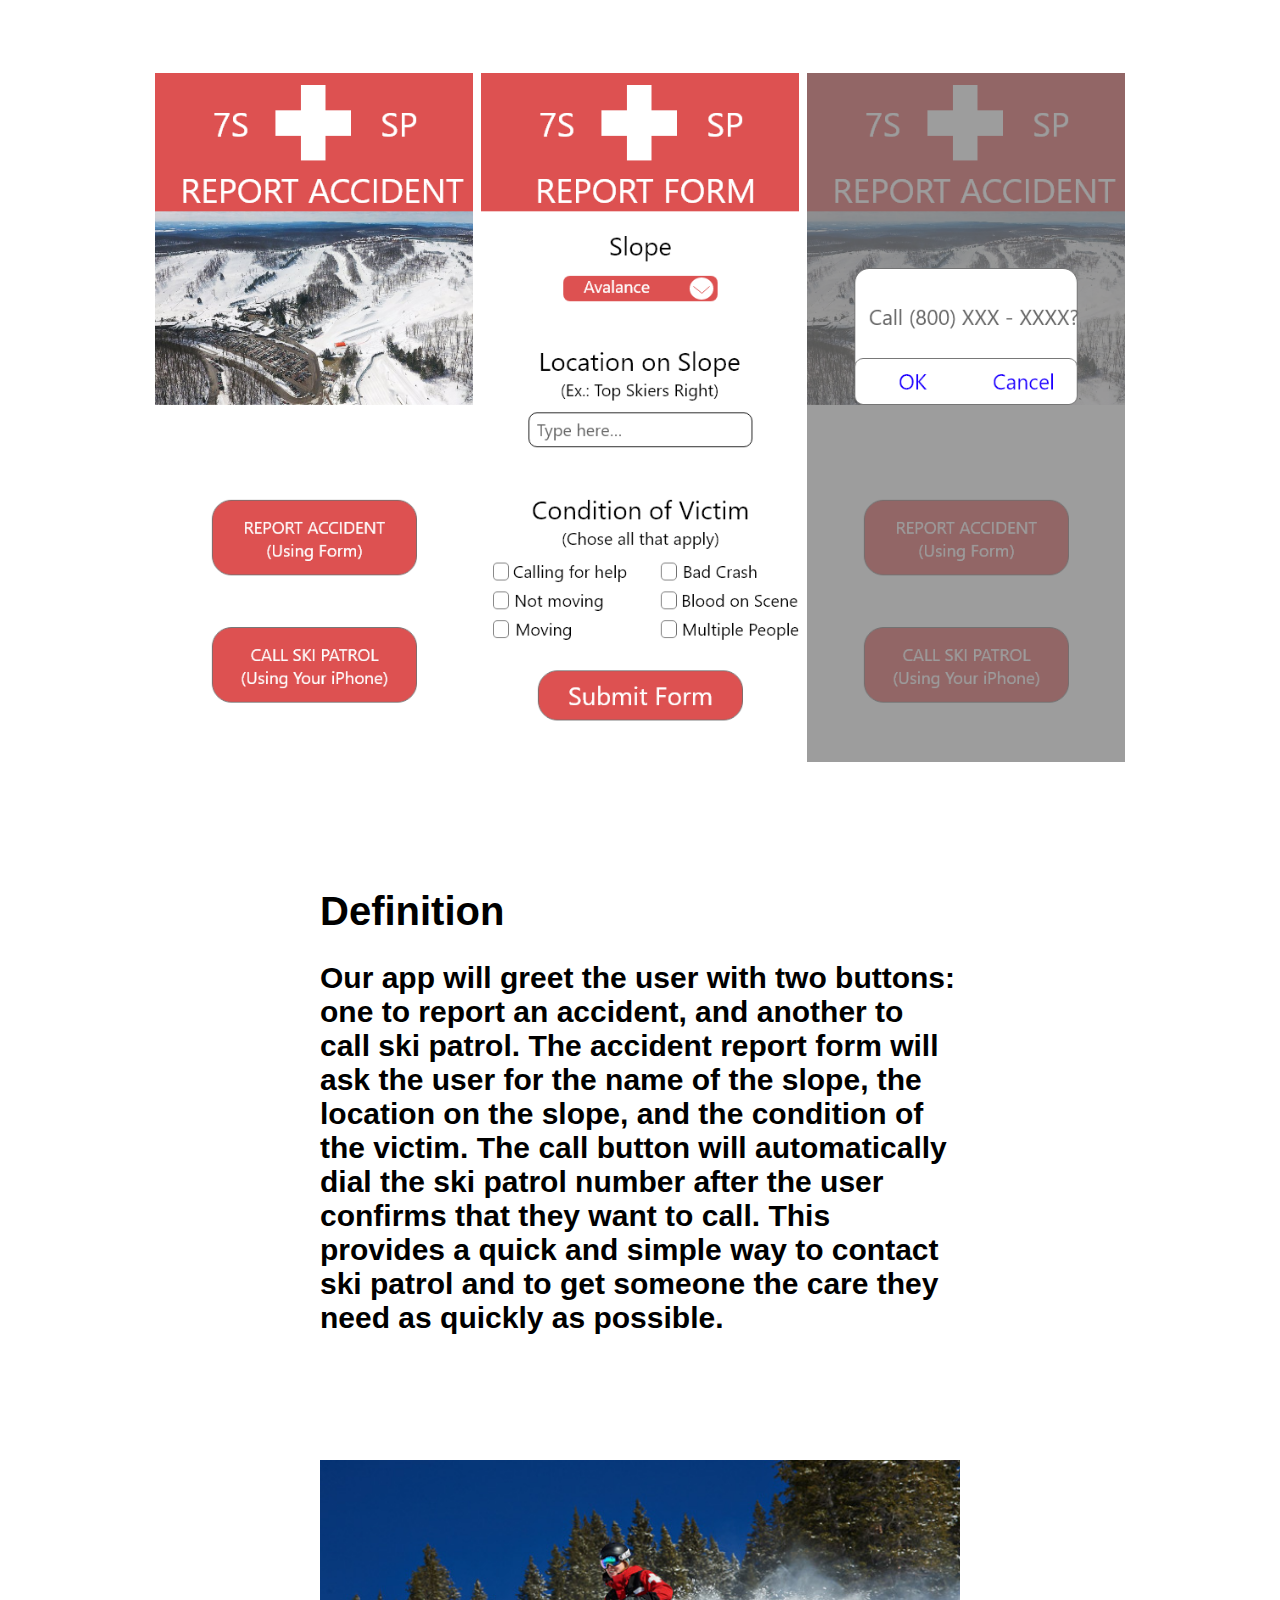
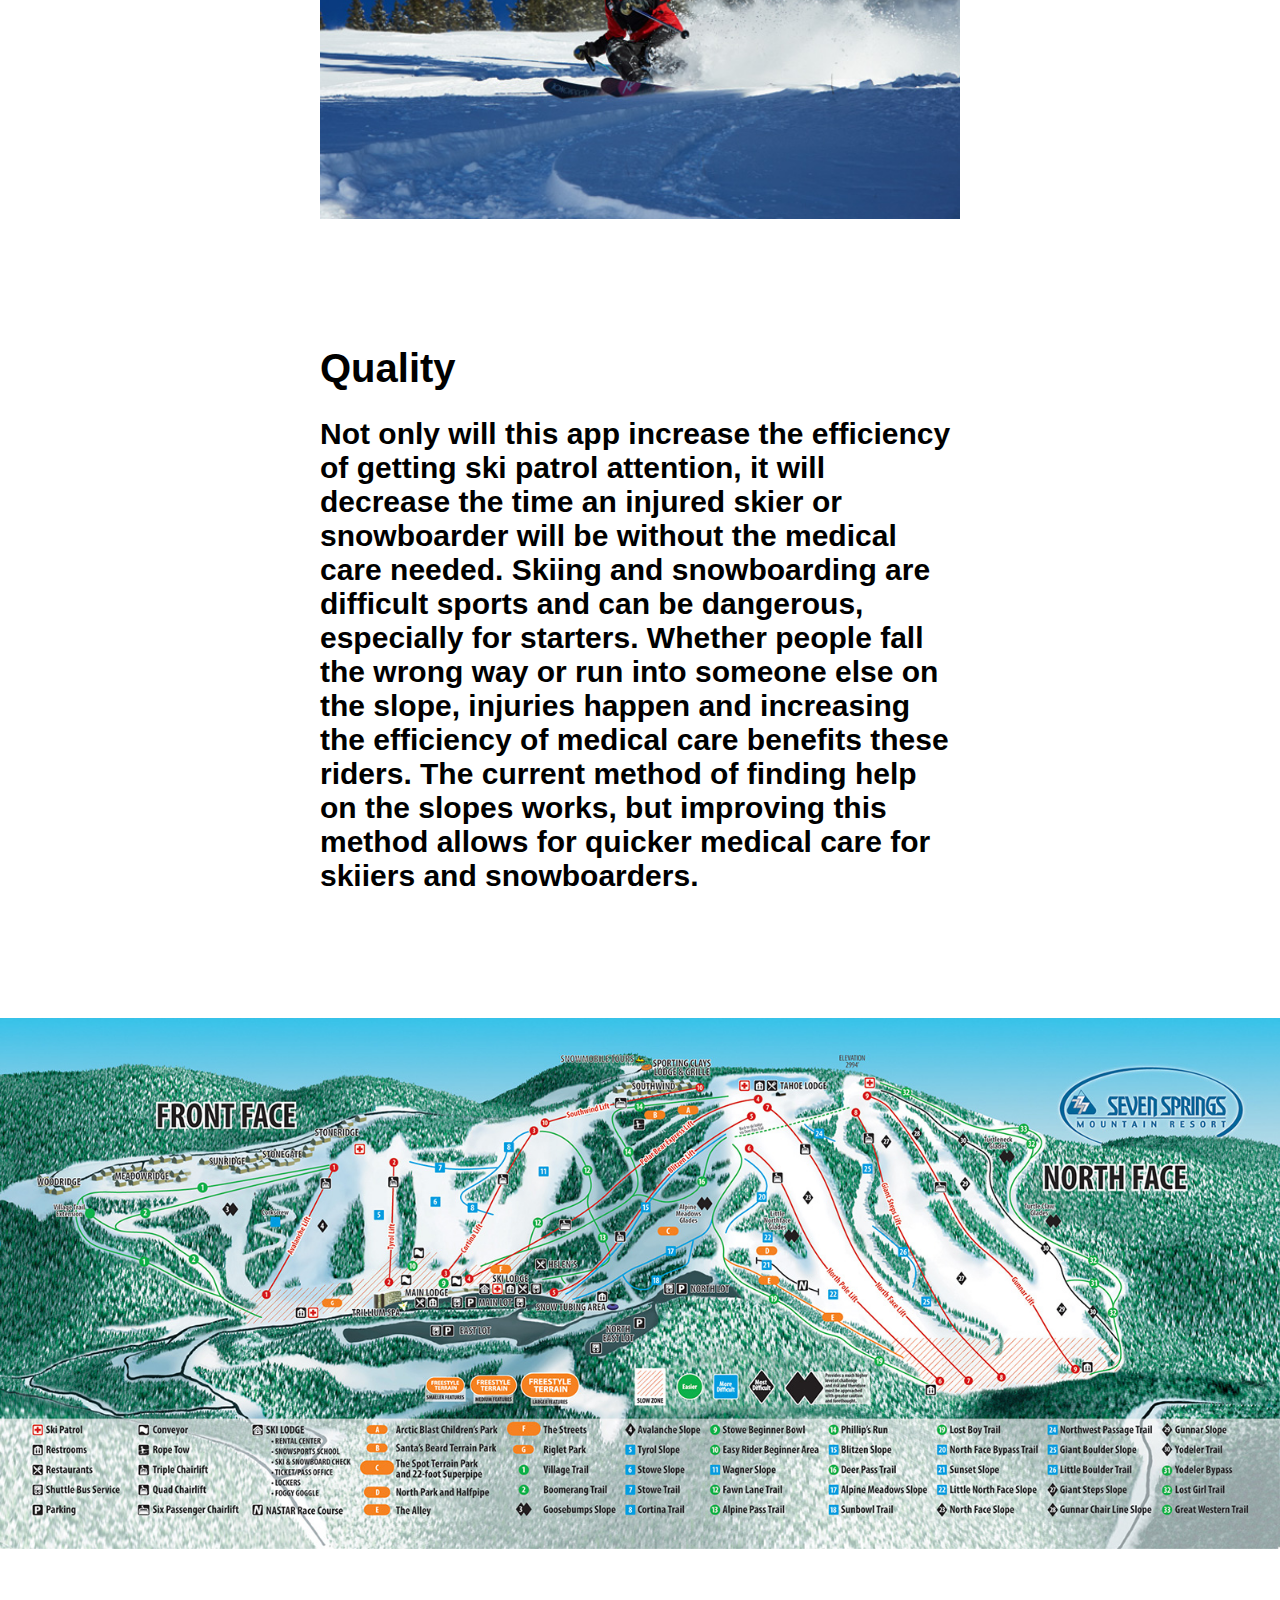
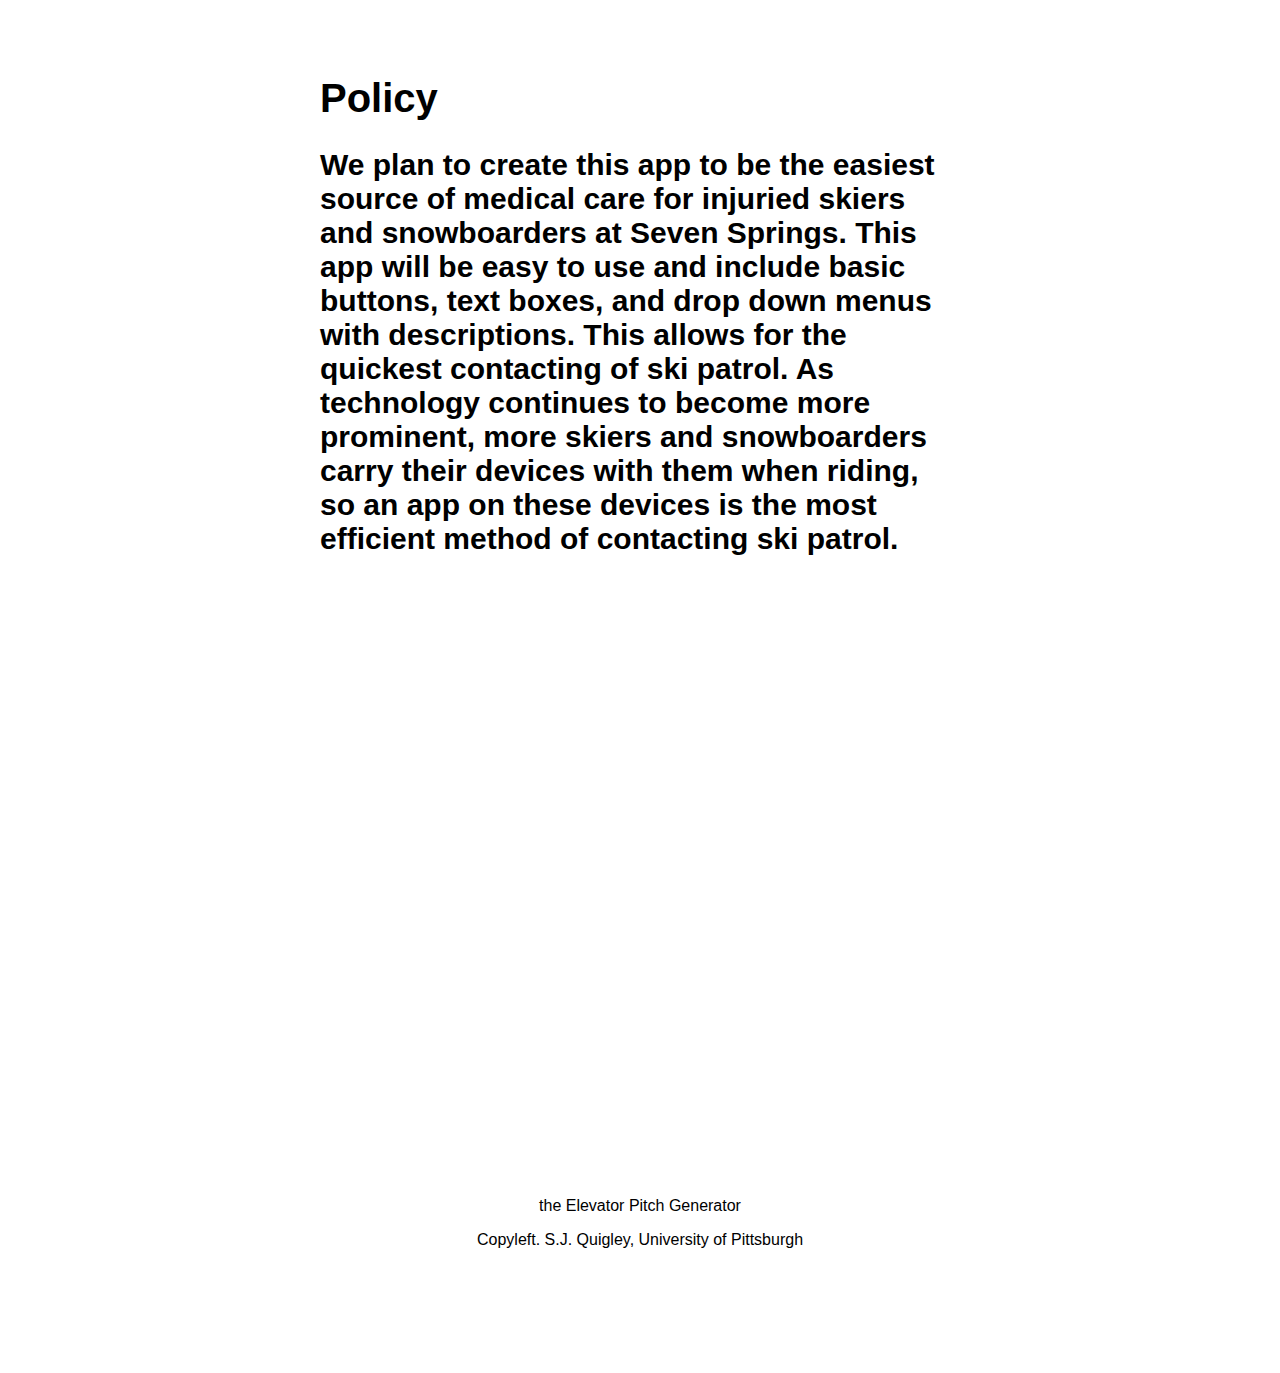
==== commit 15ecf97c: "Edit website and clean up folder of images" ====
--- a/elevator-generator/index.html
+++ b/elevator-generator/index.html
@@ -16,7 +16,6 @@
 
 BTW. You can leave these faded comments be, or delete them. They are but road signs, absent from the larger design-->
 
-<!--Go ahead and change the title of this HTML document from "Elevator Pitch Generator" to whatever you want. This other stuff below the title does important work to help tell different browsers what this page should look like on different screens like cell phones or desktops-->  
 
 <title>Ski Patrol App Pitch</title>
 <meta charset="UTF-8">
@@ -31,7 +30,7 @@
 <div class="hero-image">
   <div class="hero-text">
       <h1>Ski Patrol App</h1>
-      <h6>By: Tyler Comisky, Nicolas Latiolais, Andrew Toader, and Jason Weger</h6>
+      <h6>Tyler Comisky, Nicolas Latiolais, Andrew Toader, and Jason Weger</h6>
   </div>
 </div>
 
@@ -47,13 +46,13 @@
    
     <div class="row"> 
   <div class="column">
-    <img src="main-page.png" alt= "the call page of the app">
+    <img src="main-page.png" alt= "the main page of the app">
         </div>
 <div class="column">
-    <img src="report-form.png" alt= "the main page of the app">
+    <img src="report-form.png" alt= "the report page of the app">
         </div>
 <div class="column">    
-    <img src="call-page.png" alt= "the report page of the app">
+    <img src="call-page.png" alt= "the call page of the app">
     
   </div>
         </div>
@@ -63,33 +62,34 @@
 <div class="par-centertext">
   <h1>Definition</h1>
 
-    <h2>Our app will greet the user with two buttons: one to report an accident, and another to call ski patrol. The accident report form will ask the user for the name of the slope, the location on the slope, and the condition of the victim. The call button will display the ski patrol phone number and prompt the user to dial that number. This provides a quick and simple way to contact ski patrol, to get someone the care they need as quickly as possible.
-
+    <h2>Our app will greet the user with two buttons: one to report an accident, and another to call ski patrol. The accident report form will ask the user for the name of the slope, the location on the slope, and the condition of the victim. The call button will automatically dial the ski patrol number after the user confirms that they want to call. This provides a quick and simple way to contact ski patrol and to get someone the care they need as quickly as possible.
     </h2>
     </div>
     
     <div>
     <!--Replace the image here. You can also control image width and height %.-->
     
- <img src="ski-patrol2.jpg" alt="descibe image here for accessibility issues" class="center-small-image" style="width:50%;height:50%;">
+ <img src="ski-patrol.jpg" alt="A ski patroler sking to an accident scene" class="center-small-image" style="width:50%;height:50%;">
     </div>
     
     
 
 <div class="par-centertext">
   <h1>Quality</h1>
-     <h2>We are at the question of quality: why is solving this problem important? Who are the stakeholders? What happens if we don't do anything? What are the costs of solving/not solving the problem/issue?</h2>
+     <h2>Not only will this app increase the efficiency of getting ski patrol attention, it will decrease the time an injured skier or snowboarder will be without the medical care needed. Skiing and snowboarding are difficult sports and can be dangerous, especially for starters. Whether people fall the wrong way or run into someone else on the slope, injuries happen and increasing the efficiency of medical care benefits these riders. The current method of finding help on the slopes works, but improving this method allows for quicker medical care for skiiers and snowboarders. 
+    </h2>
     </div>
    
     
     <div>
- <img src="seven-springs-map.jpg" alt="descibe image here for accessibility issues" class="center-large-image" alt="my feet in water" style="width:100%;height:100%;">
+ <img src="seven-springs-map.jpg" alt="A map of the slopes at Seven Springs" class="center-large-image" alt="my feet in water" style="width:100%;height:100%;">
     </div>
     
 <div class="par-centertext">
   <h1>Policy</h1>
     
-    <h2>Now we need to address the question of policy: moving forward, what's your plan? Why are you and your solution right for the job? What can you/your product or service do specifically for the audience?</h2>
+    <h2>We plan to create this app to be the easiest source of medical care for injuried skiers and snowboarders at Seven Springs. This app will be easy to use and include basic buttons, text boxes, and drop down menus with descriptions. This allows for the quickest contacting of ski patrol. As technology continues to become more prominent, more skiers and snowboarders carry their devices with them when riding, so an app on these devices is the most efficient method of contacting ski patrol.
+    </h2>
     </div>
   
     
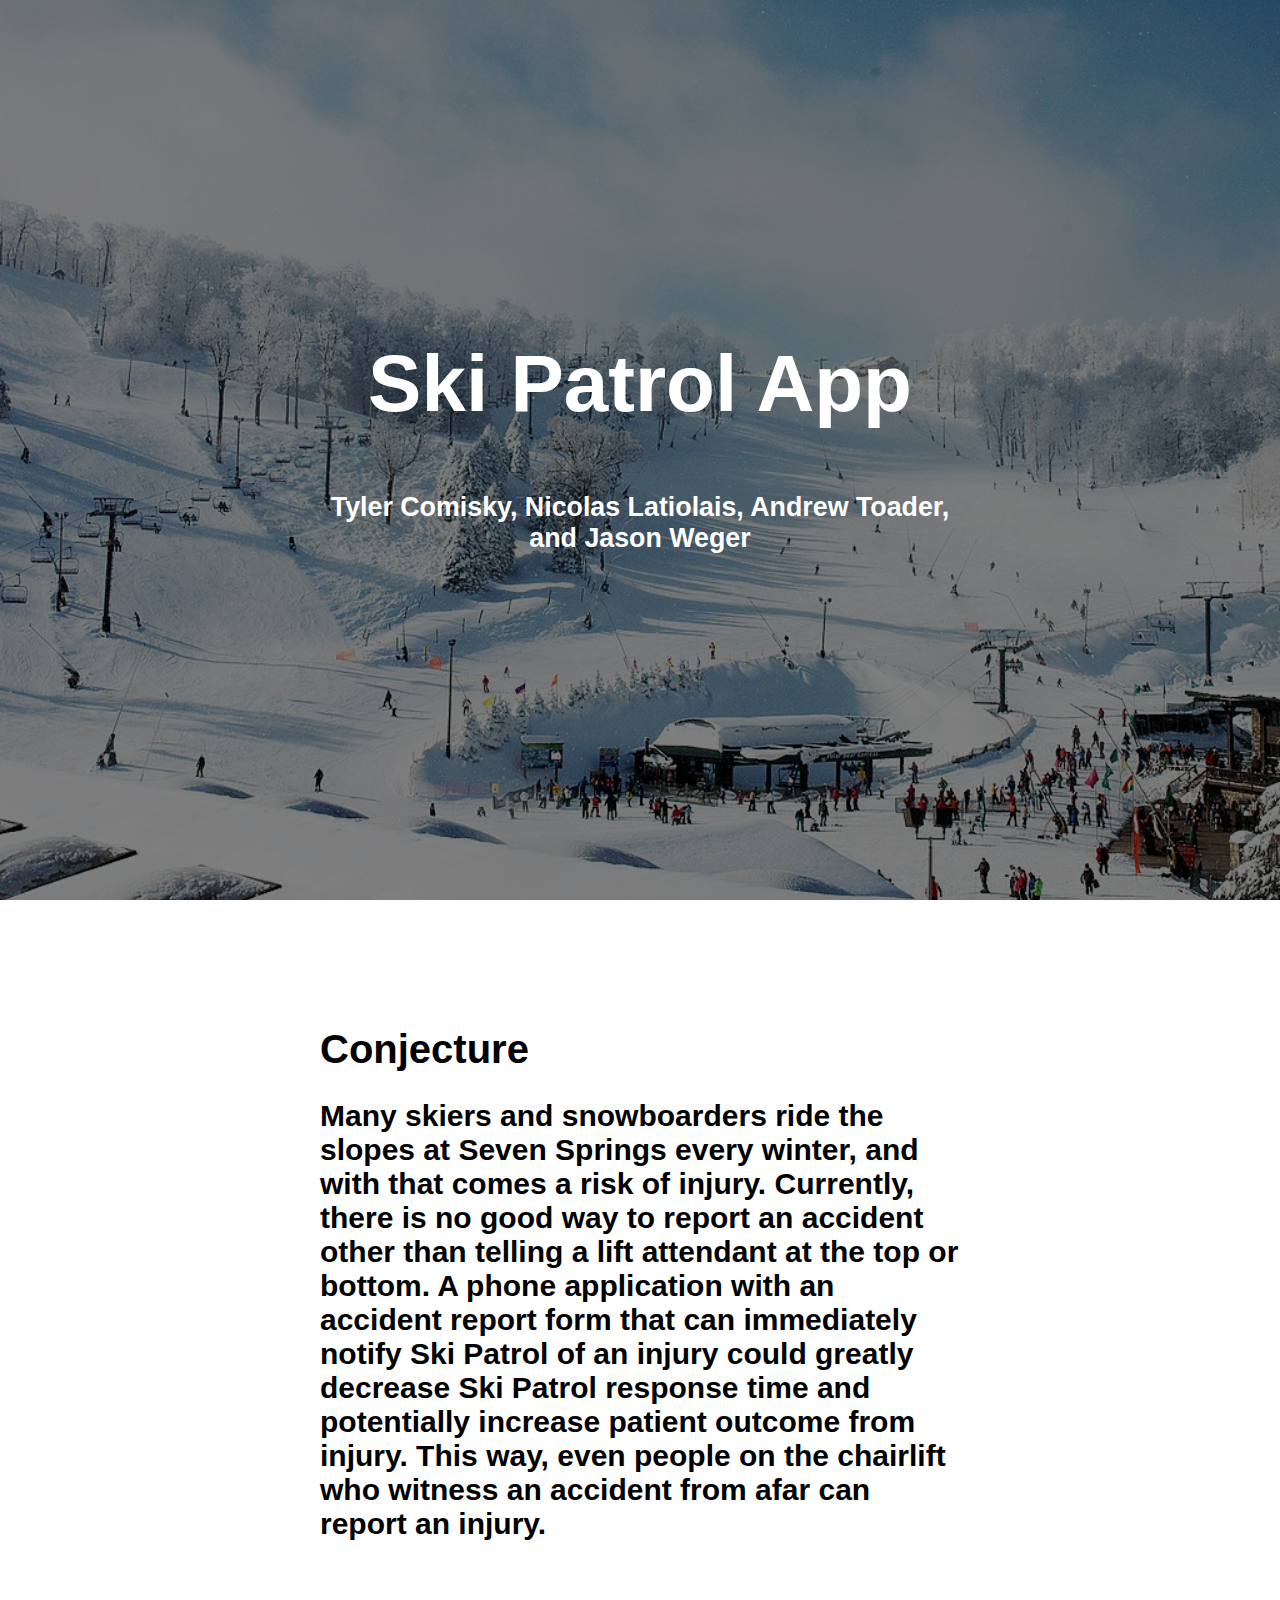
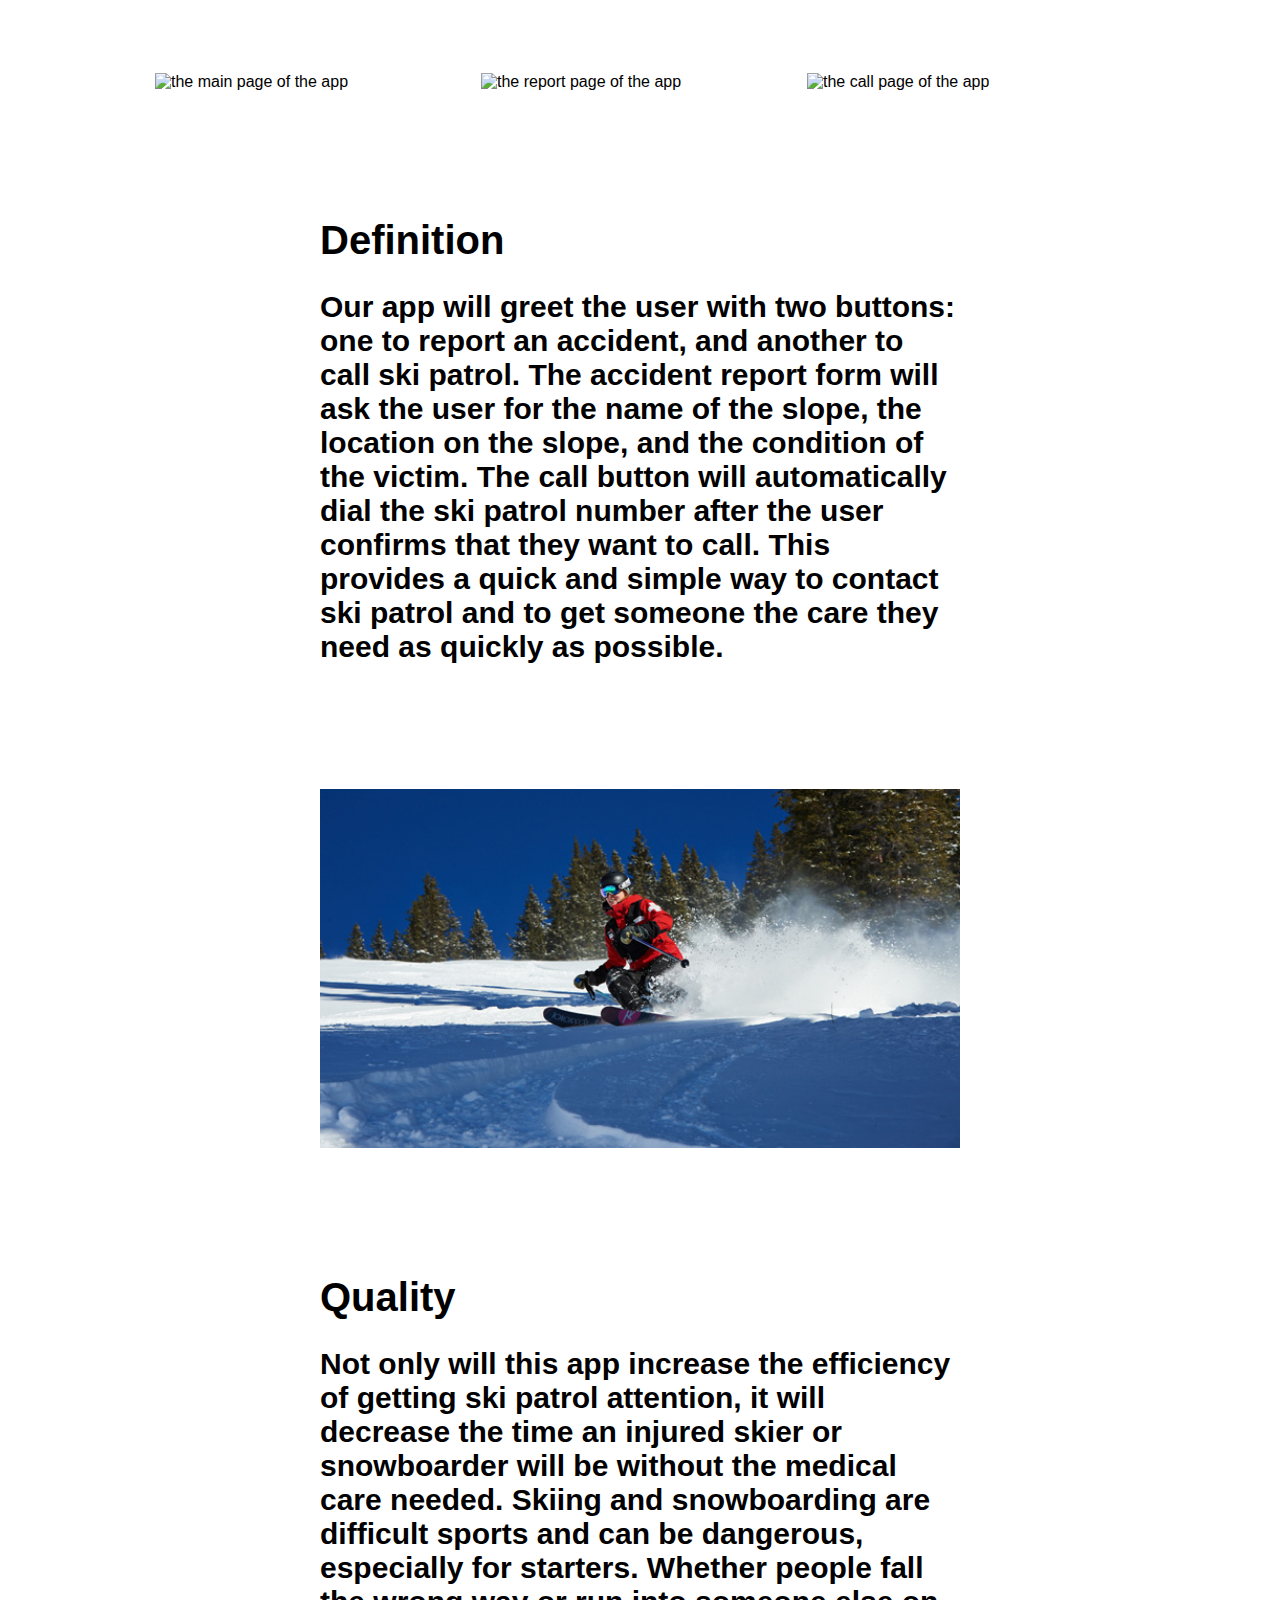
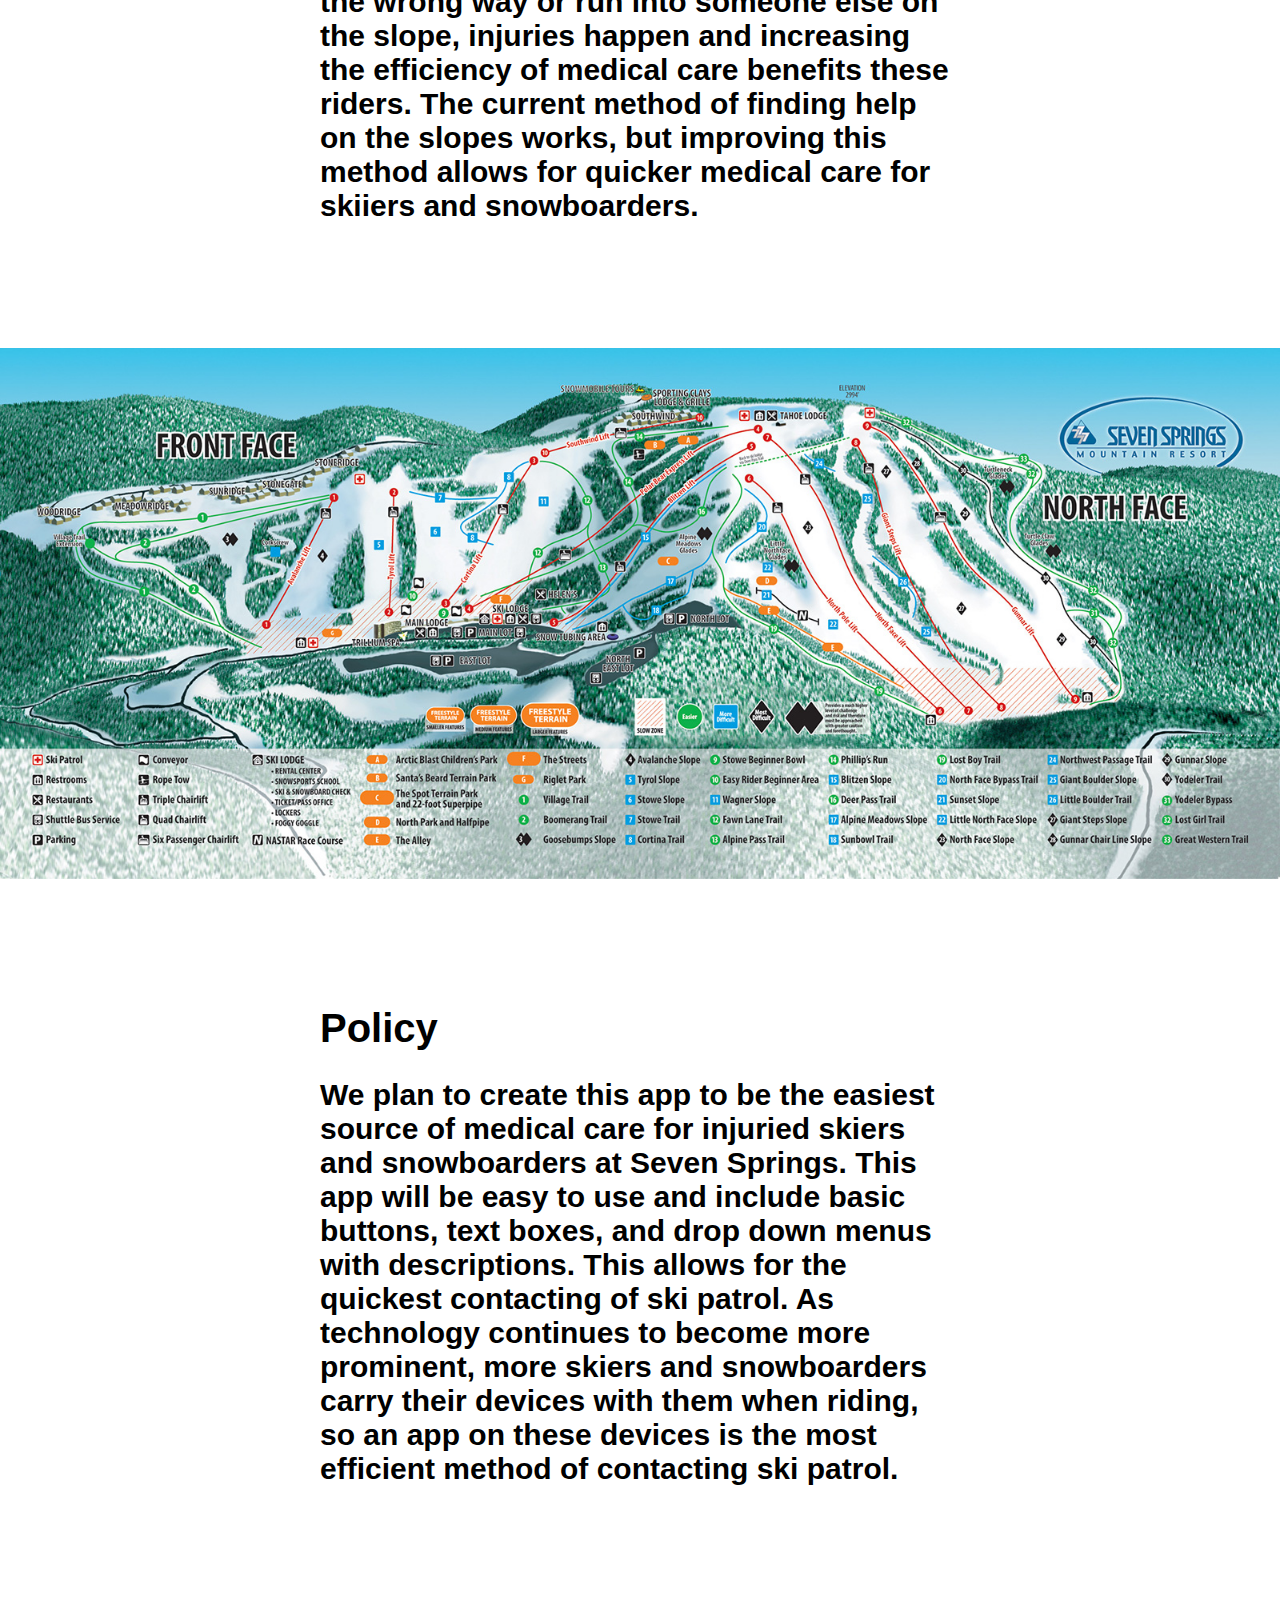
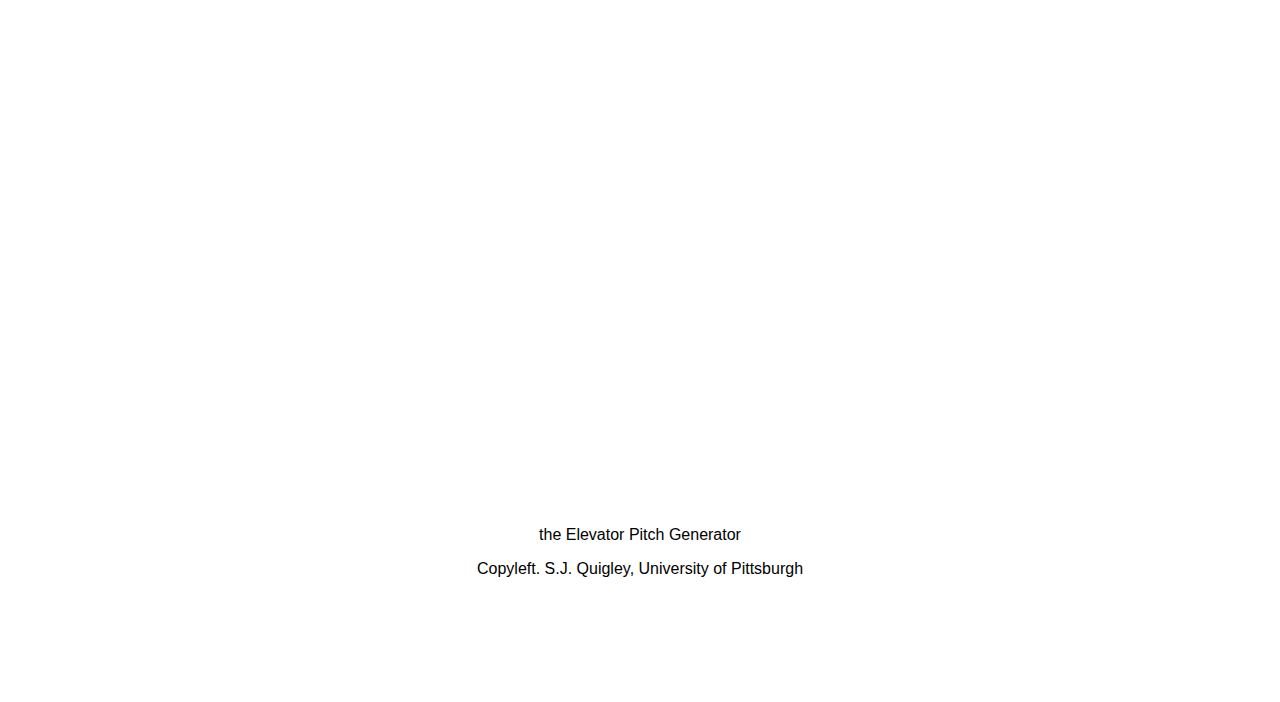
==== commit f5a0dd76: "Update index.html" ====
--- a/elevator-generator/index.html
+++ b/elevator-generator/index.html
@@ -46,13 +46,13 @@
    
     <div class="row"> 
   <div class="column">
-    <img src="main-page.png" alt= "the main page of the app">
+    <img src="../Images/main-page.jpg" alt= "the main page of the app">
         </div>
 <div class="column">
-    <img src="report-form.png" alt= "the report page of the app">
+    <img src="../Images/report-form.jpg" alt= "the report page of the app">
         </div>
 <div class="column">    
-    <img src="call-page.png" alt= "the call page of the app">
+    <img src="../Images/call-button.jpg" alt= "the call page of the app">
     
   </div>
         </div>
